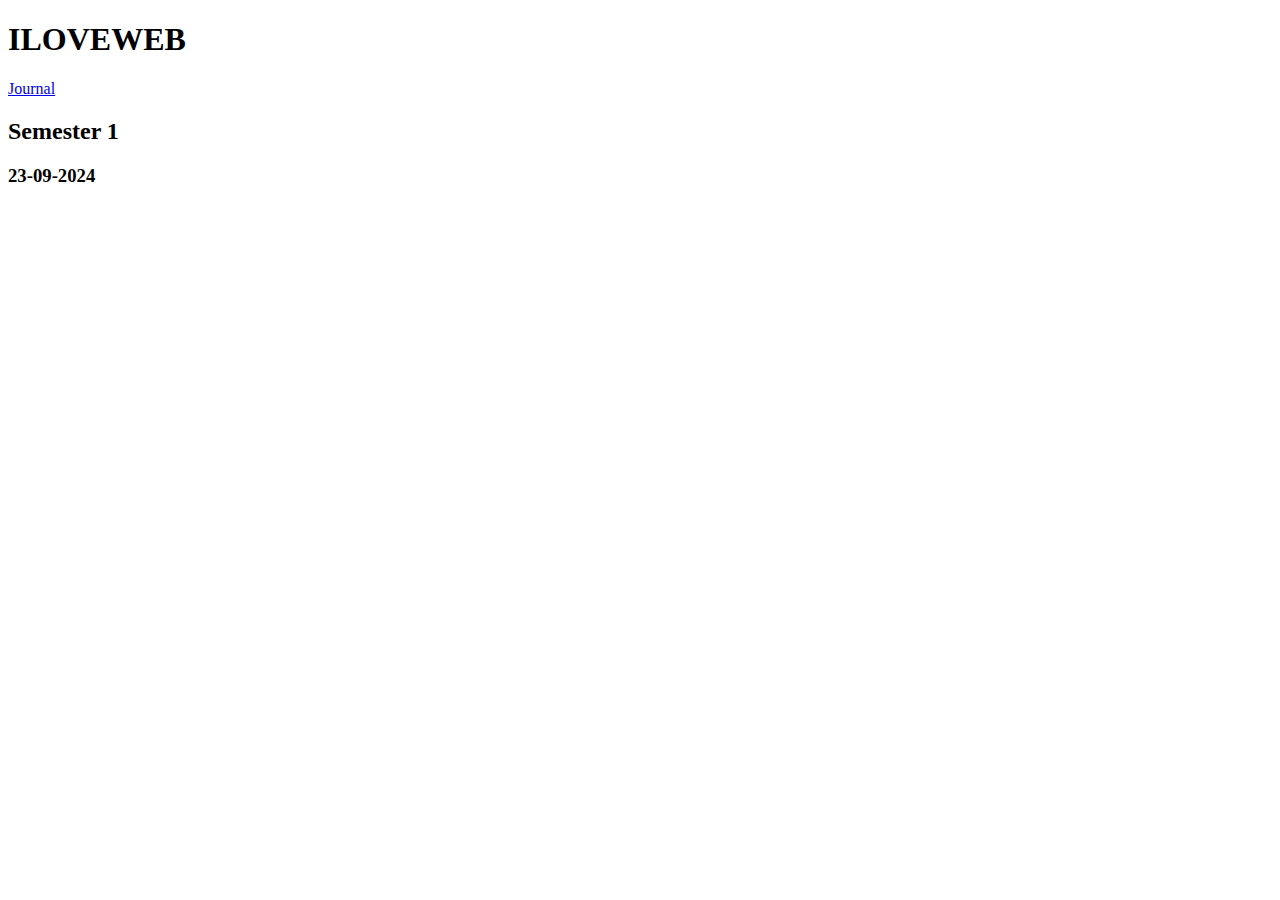
==== index.html @ c080860c "." ====
<!DOCTYPE html>
<html lang="nl">
<head>
    <meta charset="UTF-8">
    <meta name="viewport" content="width=device-width, initial-scale=1.0">
    <title>ILOVEWEB</title>
    <link rel="stylesheet" href="main.css">
    <link rel="icon" type="image/png" href="IMG/love.png">
</head>
<body>
    <header>
        <h1>ILOVEWEB</h1>
        <a href="index.html">Journal</a>

    </header>
    <main>
        <div>
            <h2>Semester 1</h2>
            <h3>23-09-2024</h3>
             <p>




           </p>

        </div>
    </main>
    <footer></footer>
</body>
</html>
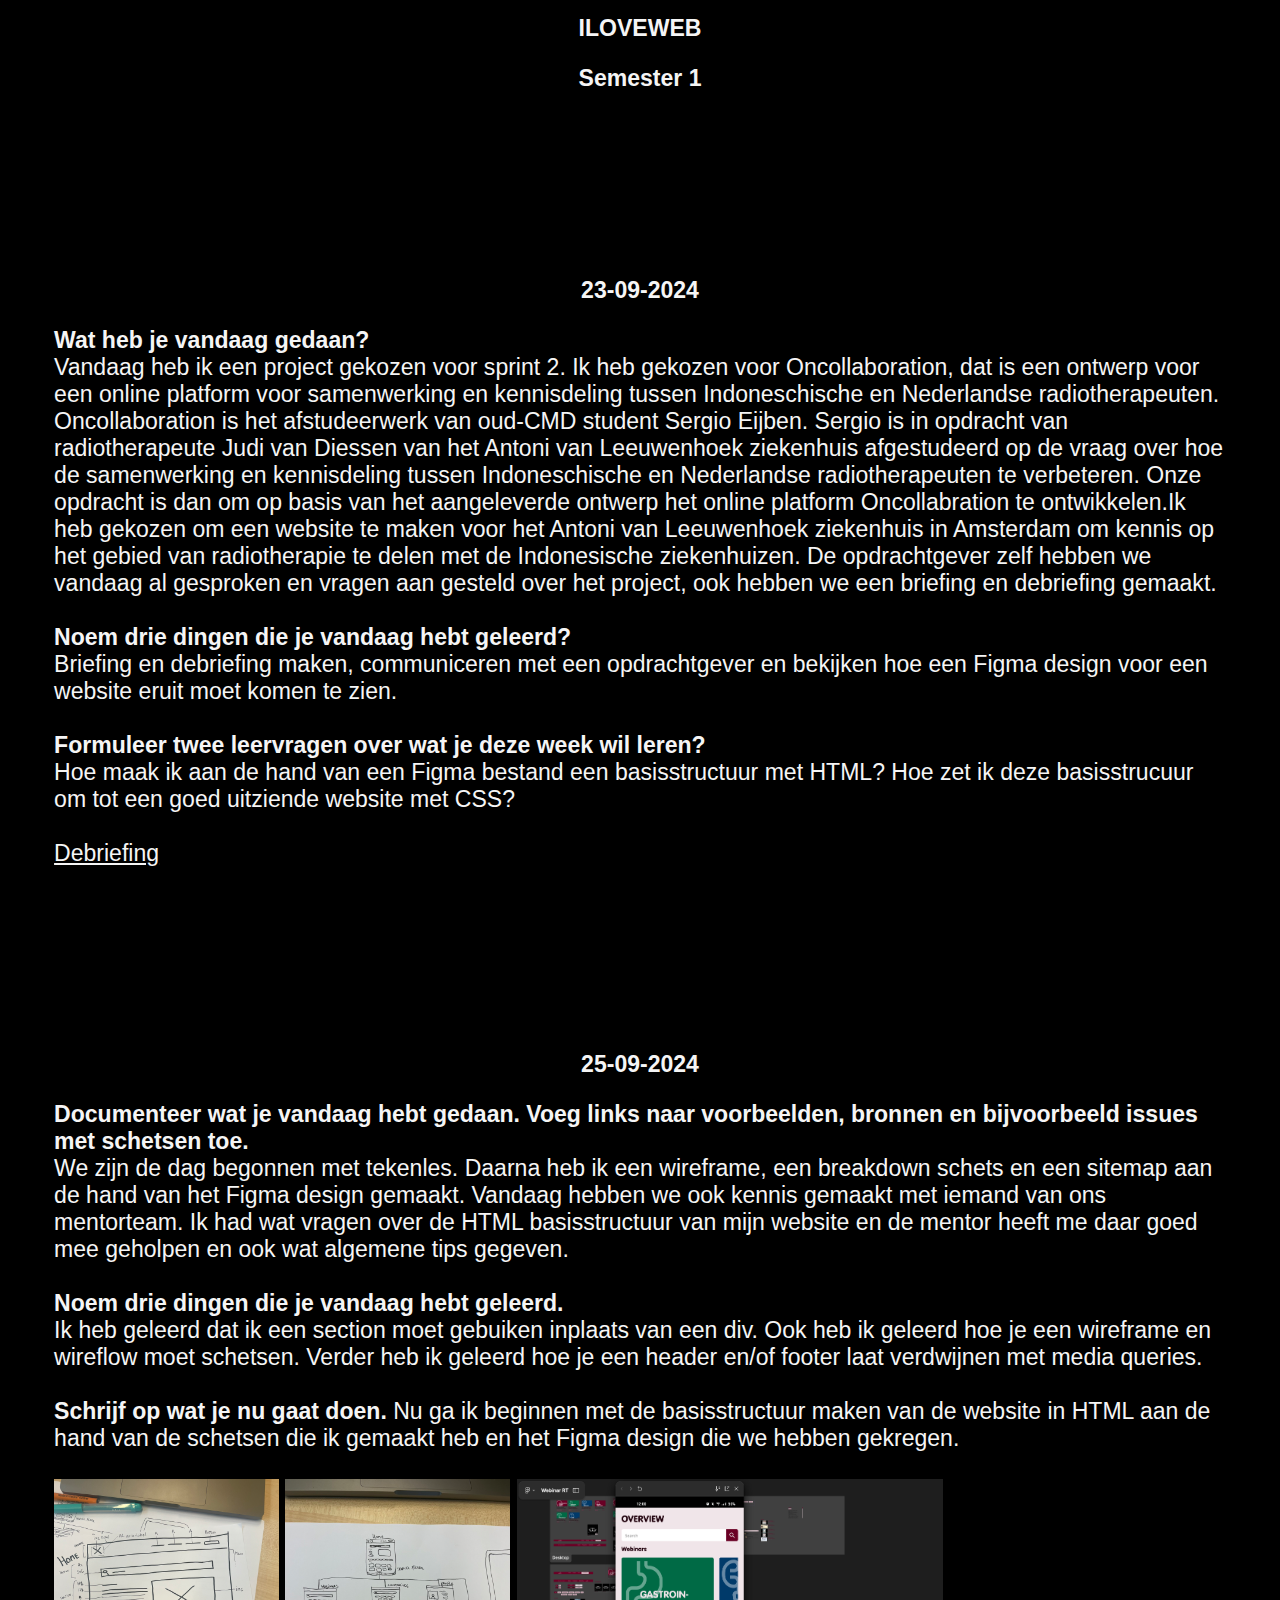
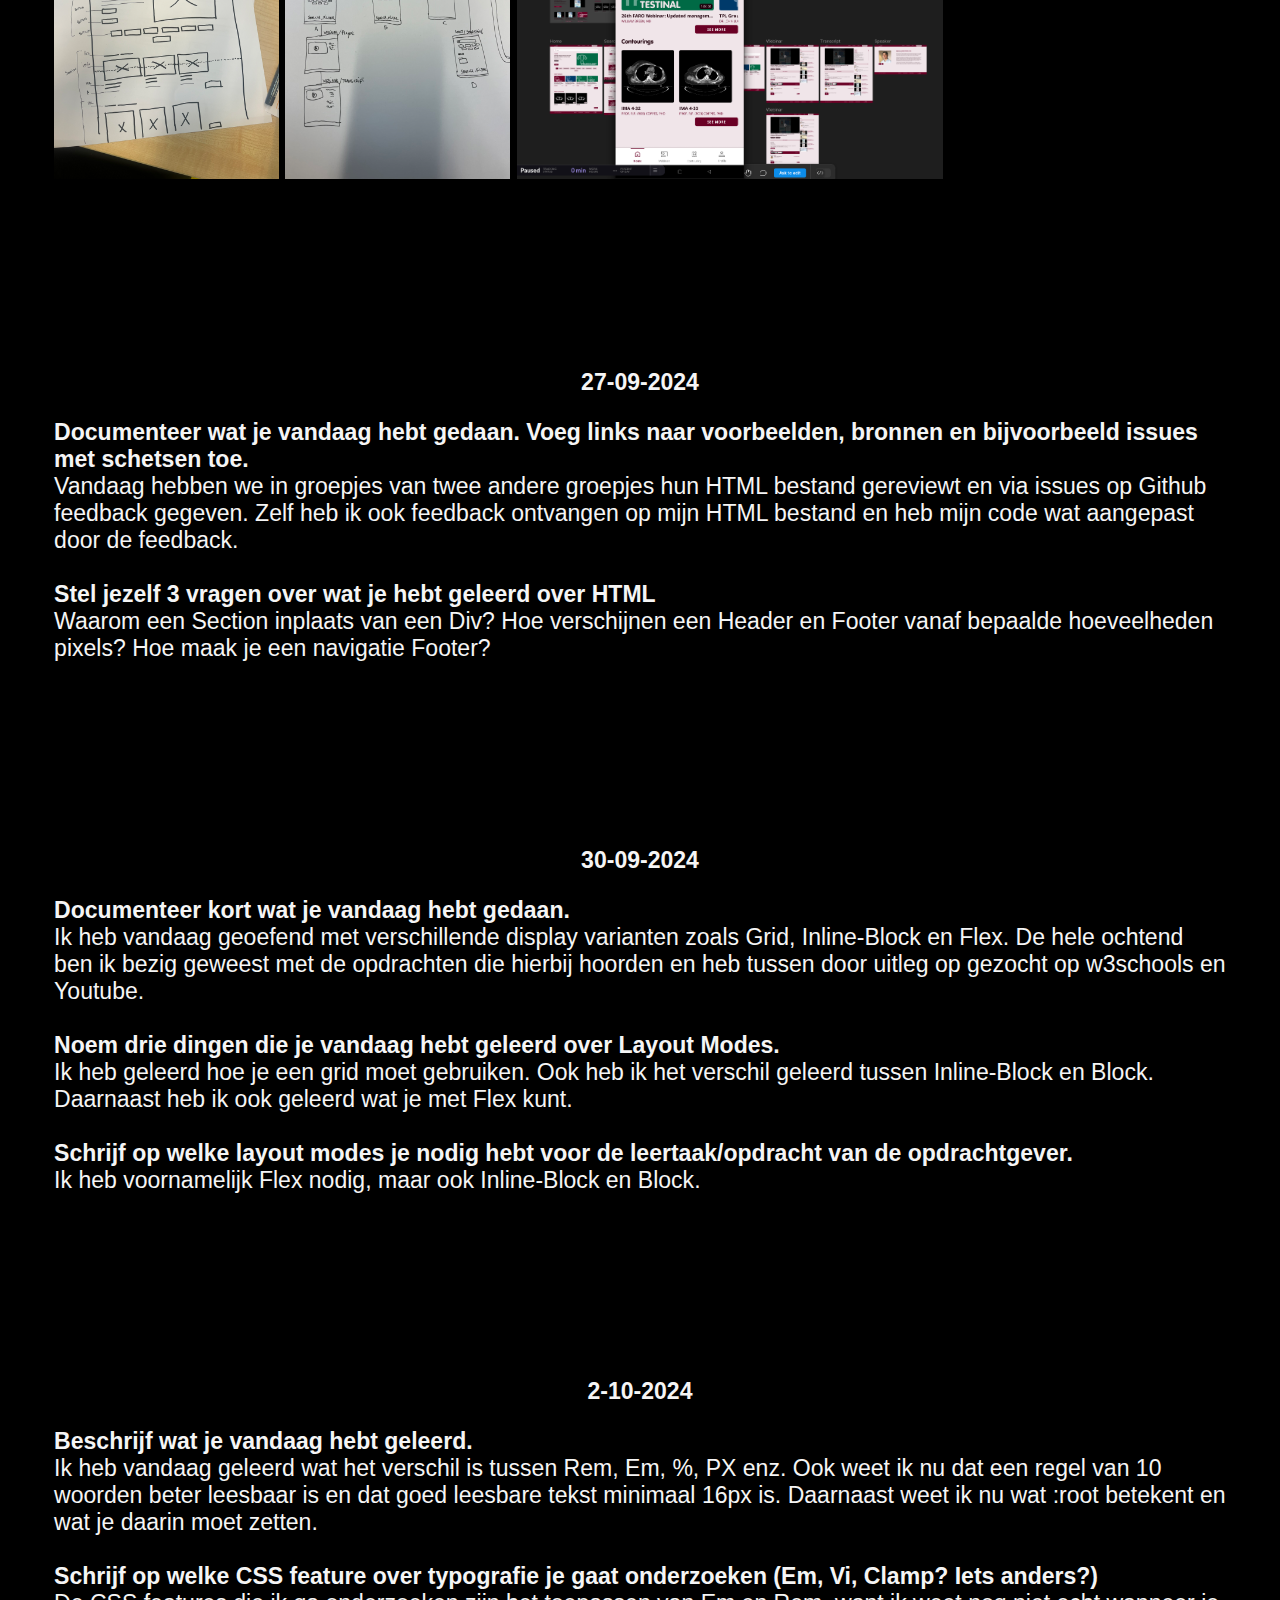
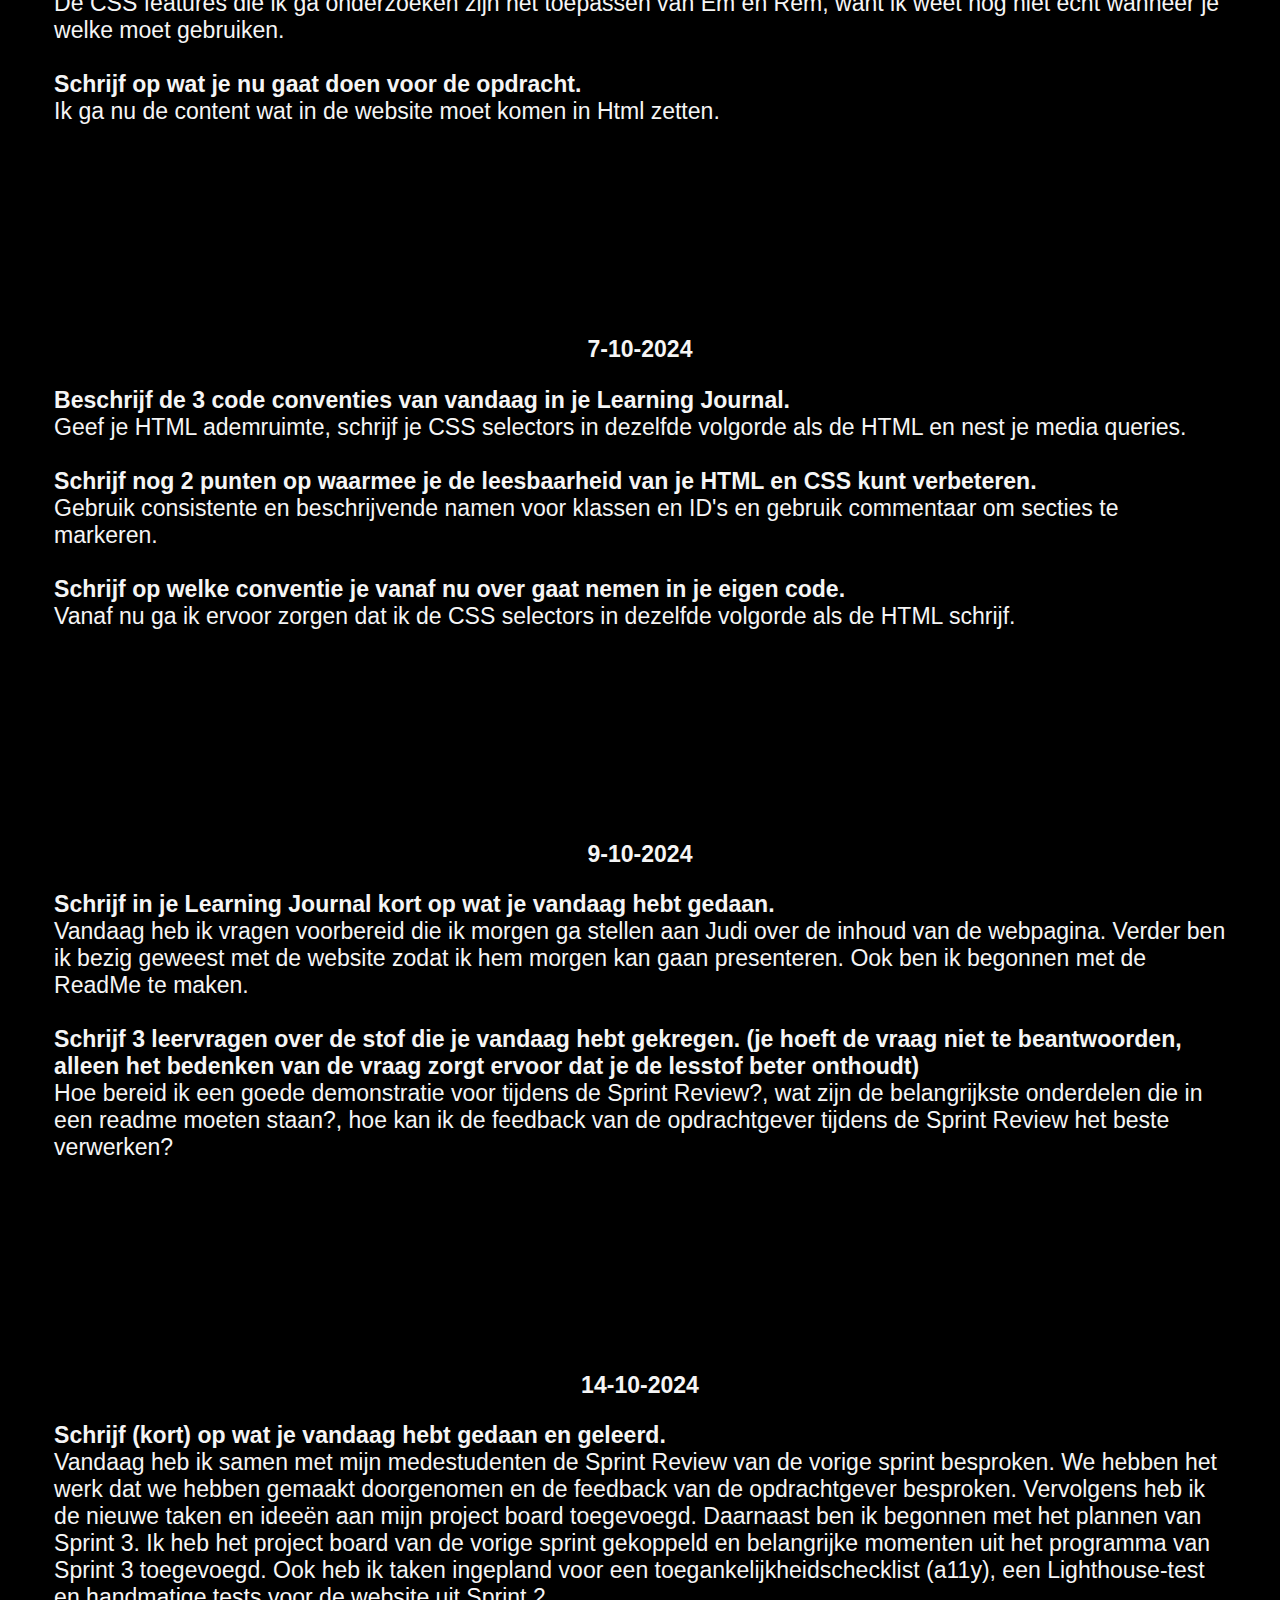
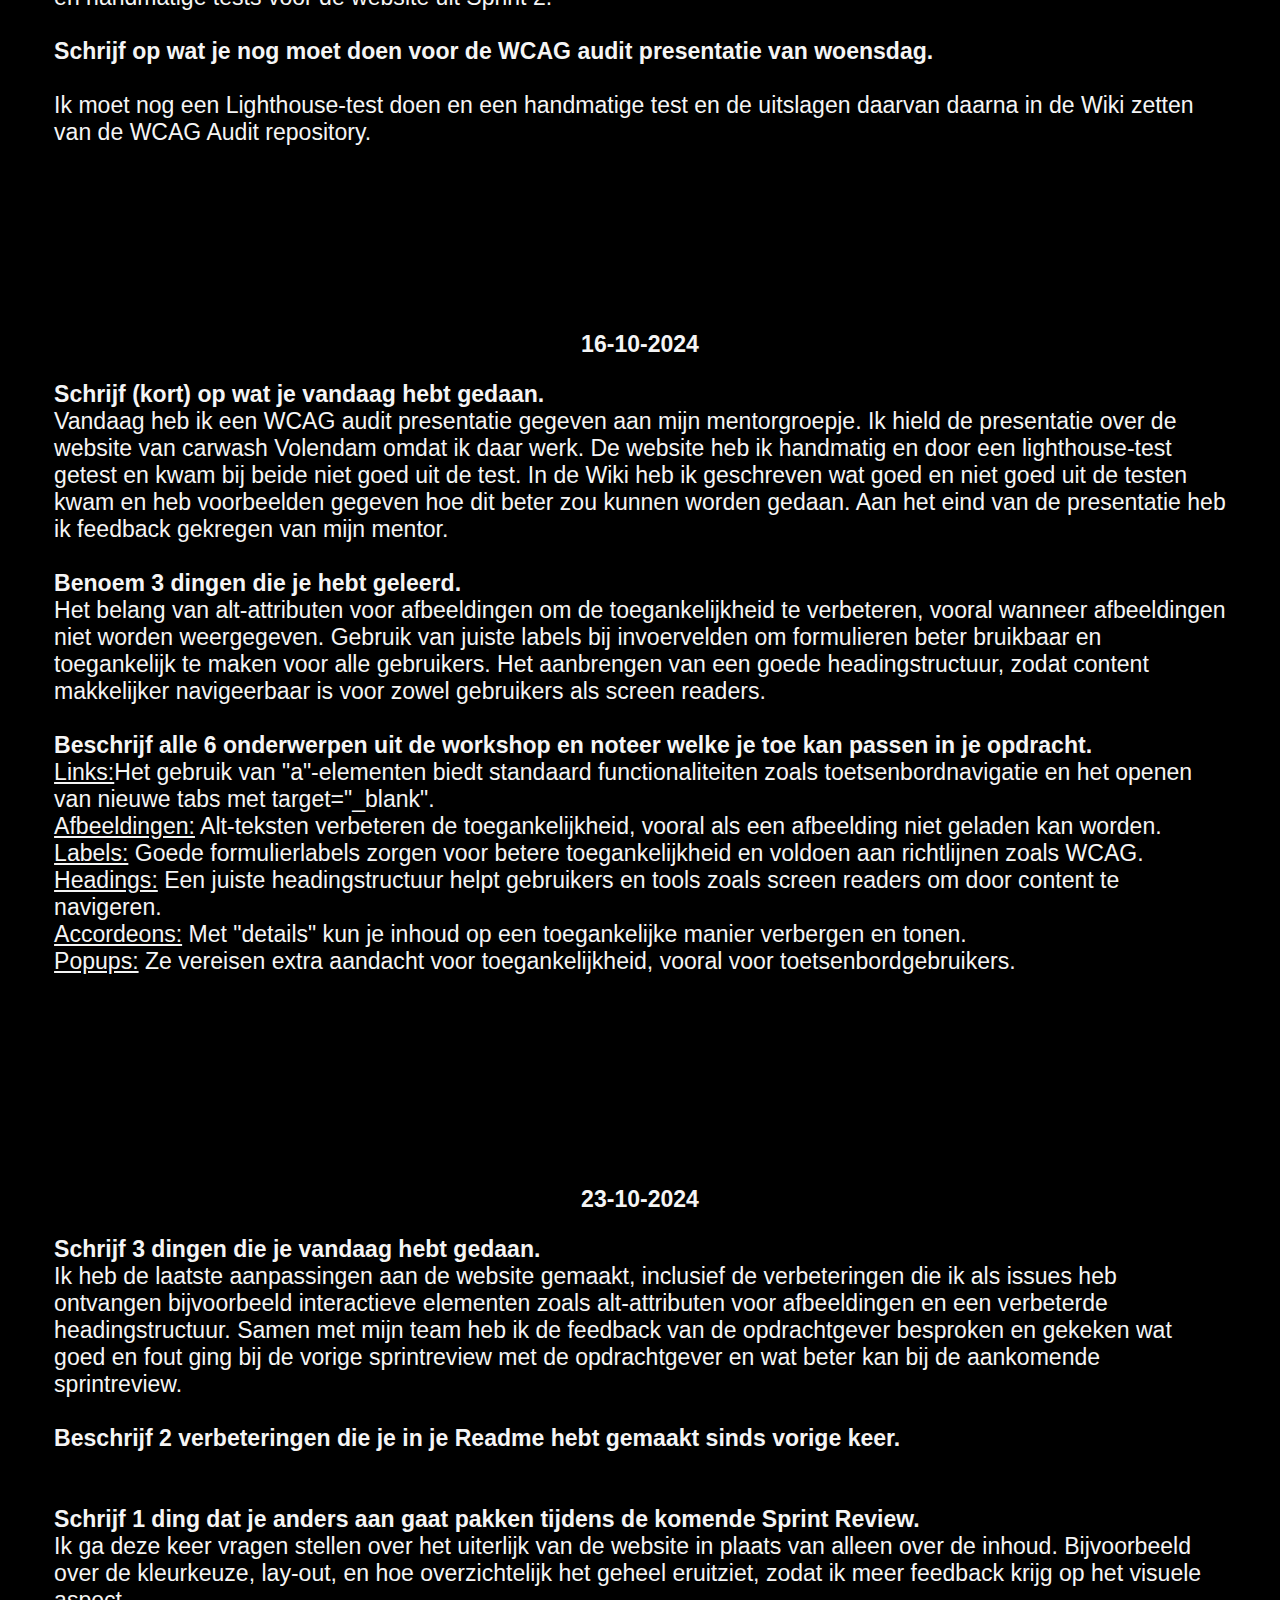
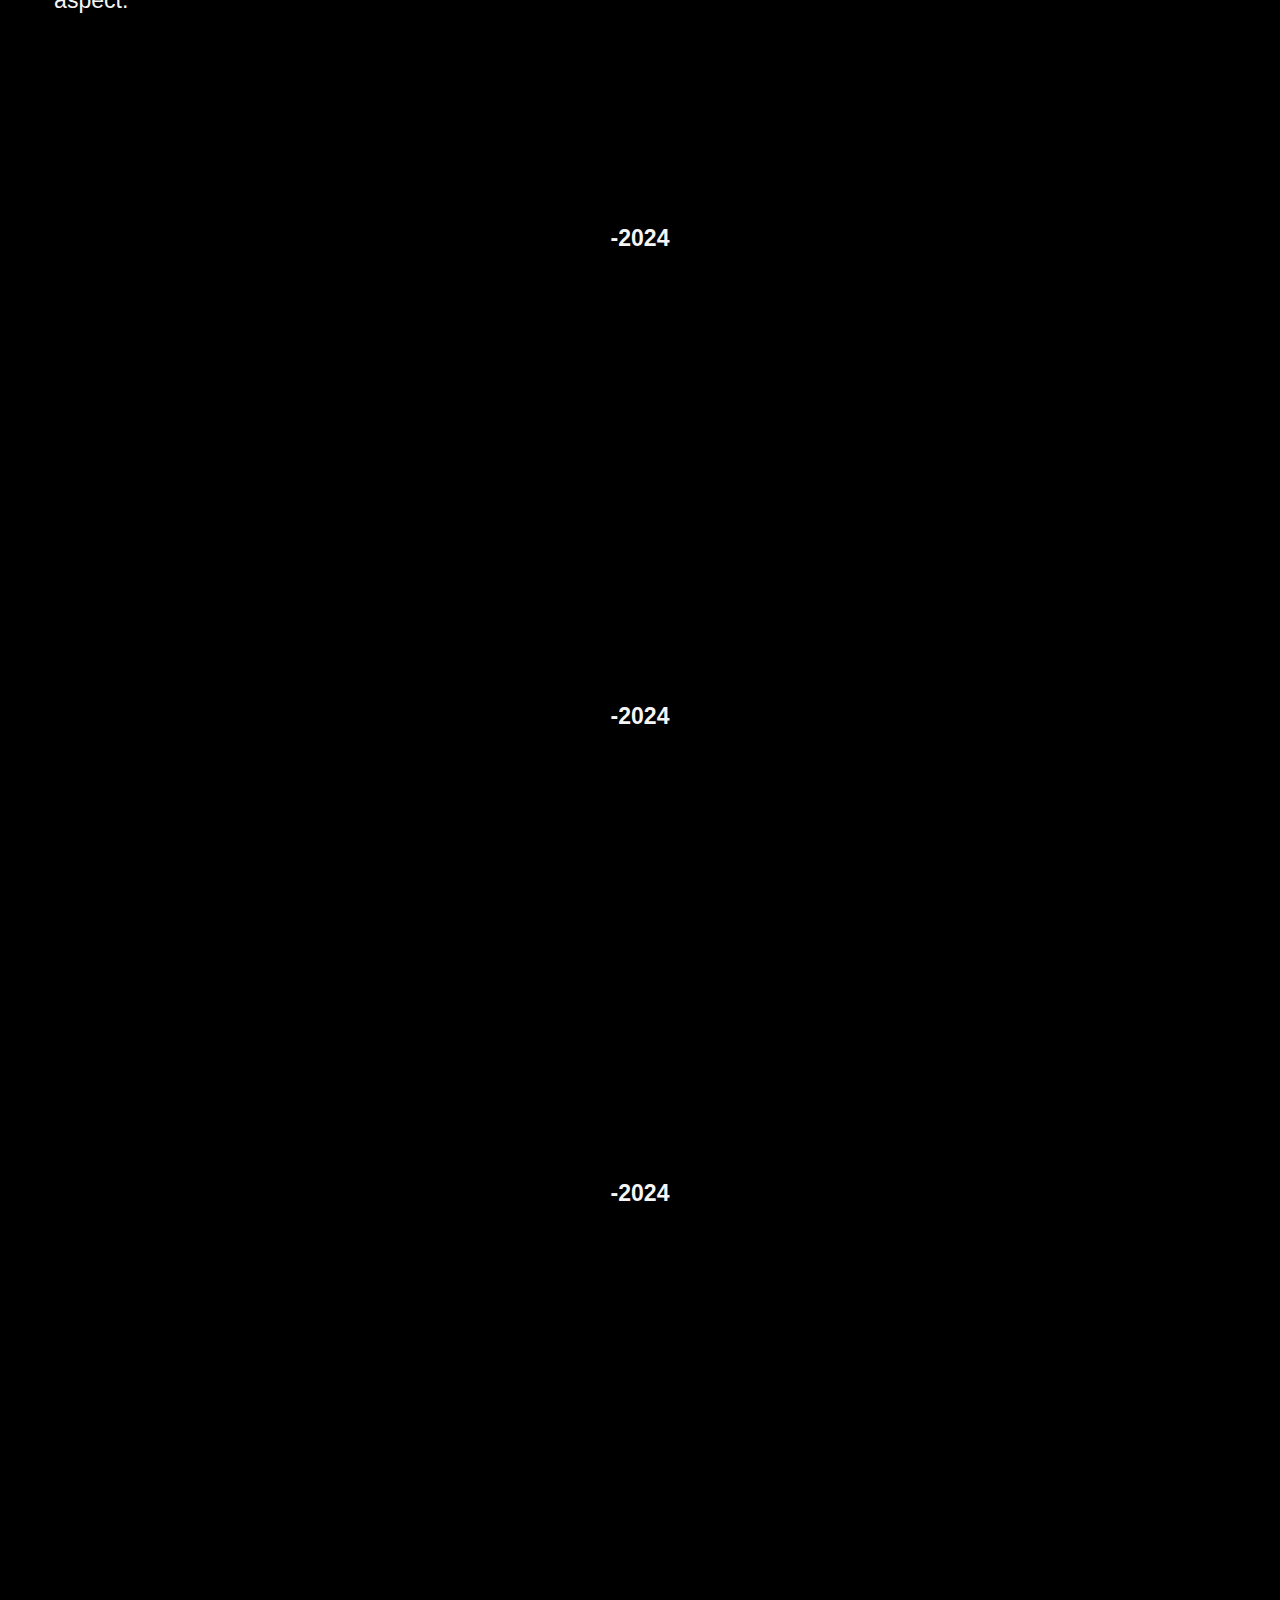
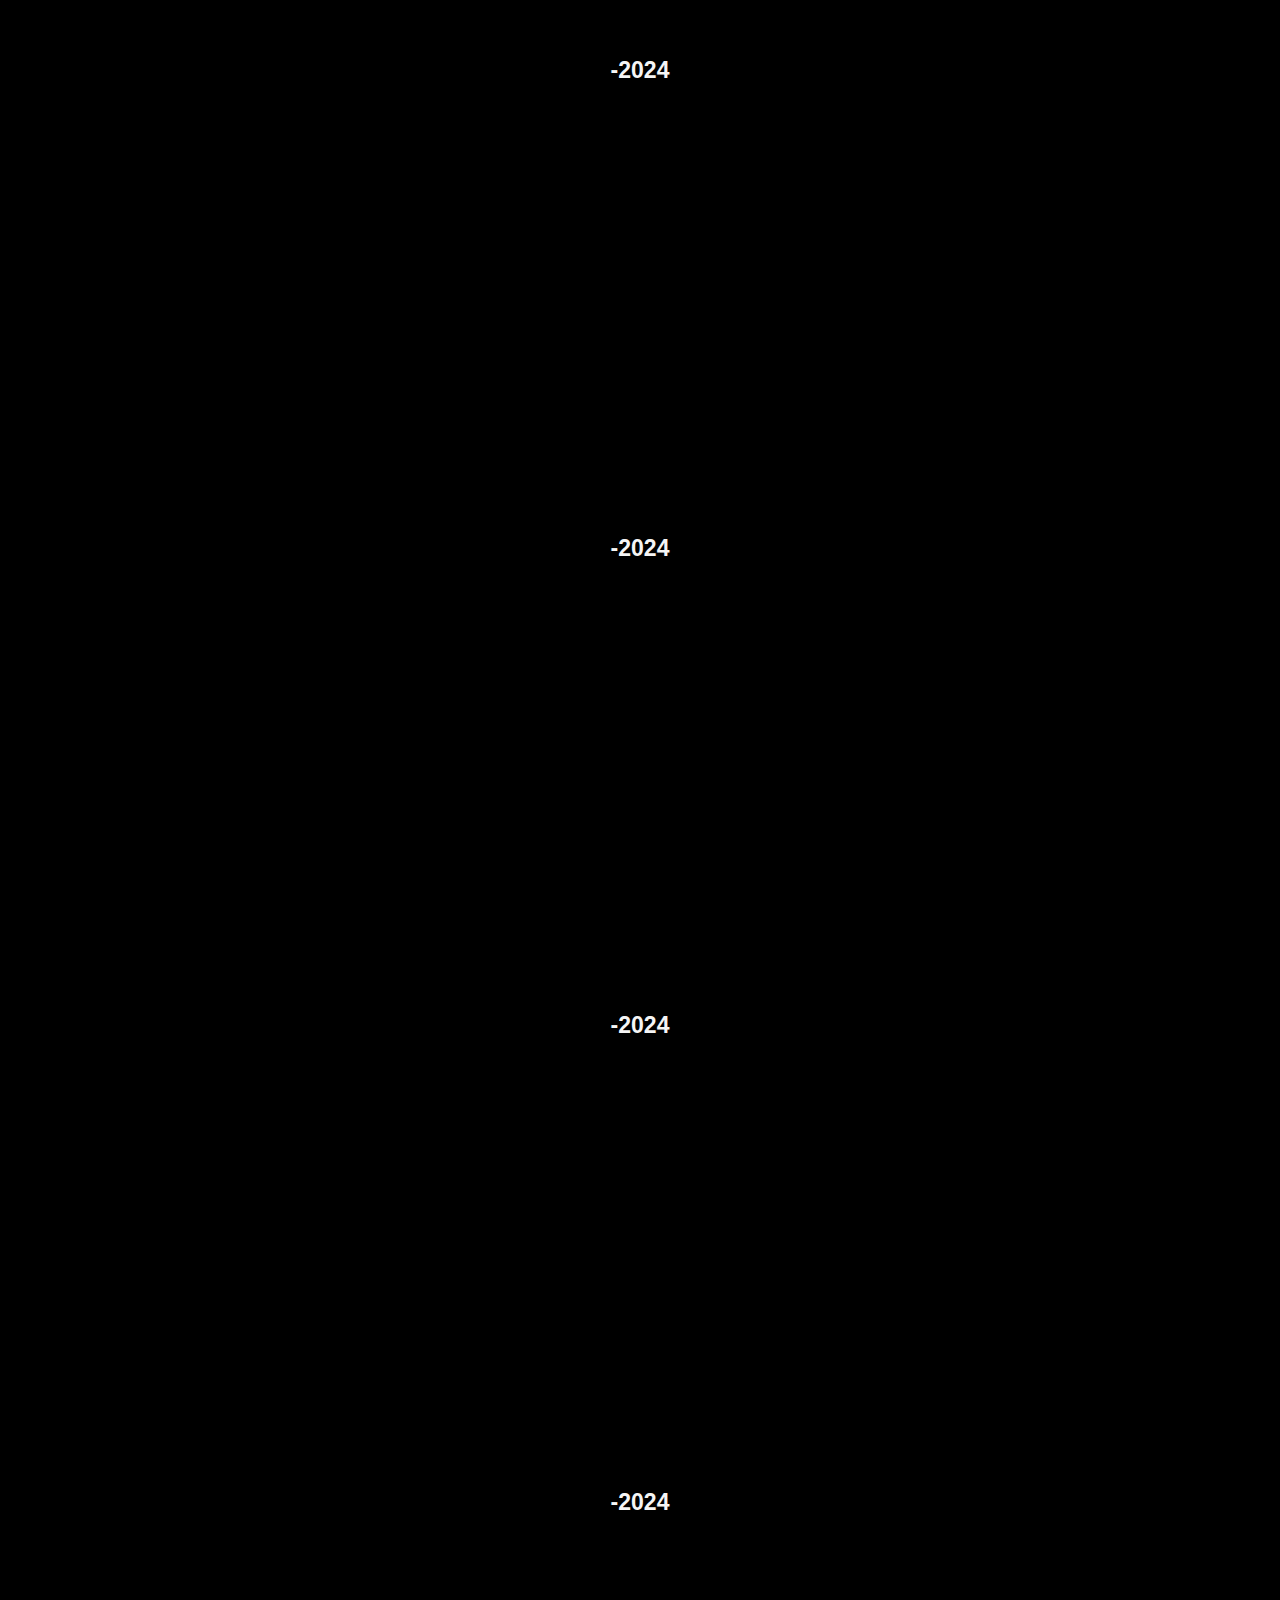
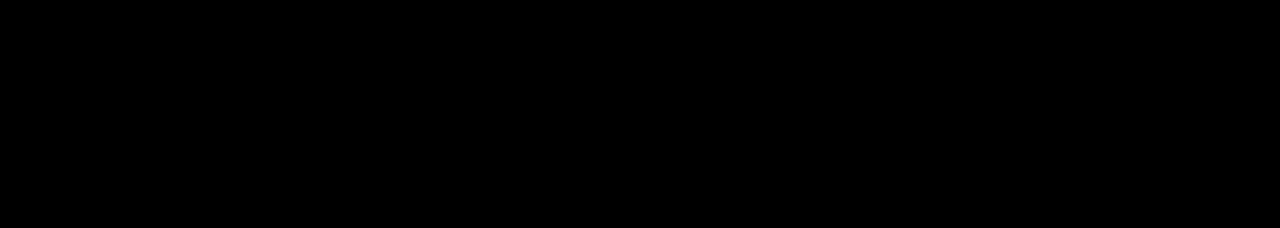
==== commit 05d7fde5: "new" ====
--- a/index.html
+++ b/index.html
@@ -1,31 +1,231 @@
 <!DOCTYPE html>
 <html lang="nl">
-<head>
-    <meta charset="UTF-8">
-    <meta name="viewport" content="width=device-width, initial-scale=1.0">
+  <head>
+    <meta charset="UTF-8" />
+    <meta name="viewport" content="width=device-width, initial-scale=1.0" />
     <title>ILOVEWEB</title>
-    <link rel="stylesheet" href="main.css">
-    <link rel="icon" type="image/png" href="IMG/love.png">
-</head>
-<body>
+    <link rel="stylesheet" href="main.css" />
+    <link rel="icon" type="image/png" href="IMG/love.png" />
+  </head>
+  <body>
     <header>
-        <h1>ILOVEWEB</h1>
-        <a href="index.html">Journal</a>
-
+      <h1>ILOVEWEB</h1>
     </header>
     <main>
-        <div>
-            <h2>Semester 1</h2>
+        <h3>Semester 1</h3>
+        <section>
             <h3>23-09-2024</h3>
-             <p>
-
-
-
-
-           </p>
-
-        </div>
+            <p>
+                <strong>Wat heb je vandaag gedaan?</strong><br>
+                Vandaag heb ik een project gekozen voor sprint 2. Ik heb gekozen voor Oncollaboration, dat is een ontwerp voor een online platform voor samenwerking en kennisdeling tussen Indoneschische en Nederlandse radiotherapeuten.
+                Oncollaboration is het afstudeerwerk van oud-CMD student Sergio Eijben. Sergio is in opdracht van radiotherapeute Judi van Diessen van het Antoni van Leeuwenhoek ziekenhuis afgestudeerd op de vraag over hoe de samenwerking en kennisdeling tussen Indoneschische en Nederlandse radiotherapeuten te verbeteren.
+                Onze opdracht is dan om op basis van het aangeleverde ontwerp het online platform Oncollabration te ontwikkelen.Ik heb gekozen om een website te maken voor het Antoni van Leeuwenhoek ziekenhuis in Amsterdam om 
+                kennis op het gebied van radiotherapie te delen met de Indonesische ziekenhuizen. De opdrachtgever zelf hebben we vandaag al gesproken en vragen aan 
+                gesteld over het project, ook hebben we een briefing en debriefing gemaakt.<br><br>
+                <strong>Noem drie dingen die je vandaag hebt geleerd?</strong><br>
+                Briefing en debriefing maken, communiceren met een opdrachtgever en bekijken hoe een Figma design voor een website eruit moet komen te zien.<br><br>
+                <strong>Formuleer twee leervragen over wat je deze week wil leren?</strong><br>
+                Hoe maak ik aan de hand van een Figma bestand een basisstructuur met HTML? Hoe zet ik deze basisstrucuur om tot een goed uitziende website met CSS?
+                <br><br>
+                <a target="_blank" href="https://docs.google.com/document/d/1ACY9knh9hwvri28aSm_6hH-IFGJk-0feYtlqatIG9hA/edit?usp=sharing">Debriefing</a>
+            </p>
+        </section>
+
+        <section>
+            <h3>25-09-2024</h3>
+            <p>
+                <strong>Documenteer wat je vandaag hebt gedaan. Voeg links naar voorbeelden, bronnen en bijvoorbeeld issues met schetsen toe.</strong><br>
+                We zijn de dag begonnen met tekenles. Daarna heb ik een wireframe, een breakdown schets en een sitemap aan de hand van het Figma design gemaakt. Vandaag hebben we ook kennis gemaakt met iemand van ons mentorteam. Ik had wat vragen over de HTML basisstructuur van mijn website en de mentor heeft me daar goed mee geholpen en ook wat algemene tips gegeven. <br><br>
+                <strong>Noem drie dingen die je vandaag hebt geleerd.</strong><br>
+                Ik heb geleerd dat ik een section moet gebuiken inplaats van een div. Ook heb ik geleerd hoe je een wireframe en wireflow moet schetsen. Verder heb ik geleerd hoe je een header en/of footer laat verdwijnen met media queries.<br><br>
+                <strong>Schrijf op wat je nu gaat doen.</strong>
+                Nu ga ik beginnen met de basisstructuur maken van de website in HTML aan de hand van de schetsen die ik gemaakt heb en het Figma design die we hebben gekregen.<br><br>
+                <img src="IMG/8BF82AA7-22FC-4ABD-91D0-50773434F691_1_102_o.jpeg" height="300"  alt="breakdown">
+                <img src="IMG/98D0C538-886B-403C-AA74-E64AE81DE3F2_1_105_c.jpeg" height="300" alt="sitemap">
+                <img src="IMG/Figma-oncolab.png" height="300" alt="figma">
+            </p>
+
+
+        </section>
+
+        <section>
+            <h3>27-09-2024</h3>
+            <p>
+                <strong>Documenteer wat je vandaag hebt gedaan. Voeg links naar voorbeelden, bronnen en bijvoorbeeld issues met schetsen toe.</strong><br>
+                Vandaag hebben we in groepjes van twee andere groepjes hun HTML bestand gereviewt en via issues op Github feedback gegeven. Zelf heb ik ook feedback ontvangen op mijn HTML bestand en heb mijn code wat aangepast door de feedback.<br><br>
+                <strong>Stel jezelf 3 vragen over wat je hebt geleerd over HTML</strong><br>
+                Waarom een Section inplaats van een Div? Hoe verschijnen een Header en Footer vanaf bepaalde hoeveelheden pixels? Hoe maak je een navigatie Footer?
+            </p>
+        </section>
+
+        <section>
+            <h3>30-09-2024</h3>
+            <p>
+                <strong>Documenteer kort wat je vandaag hebt gedaan.</strong><br>
+                Ik heb vandaag geoefend met verschillende display varianten zoals Grid, Inline-Block en Flex. De hele ochtend ben ik bezig geweest met de opdrachten die hierbij hoorden en heb tussen door uitleg op gezocht op w3schools en Youtube.<br><br>
+                <strong>Noem drie dingen die je vandaag hebt geleerd over Layout Modes.</strong><br>
+                Ik heb geleerd hoe je een grid moet gebruiken. Ook heb ik het verschil geleerd tussen Inline-Block en Block. Daarnaast heb ik ook geleerd wat je met Flex kunt.<br><br>
+                <strong>Schrijf op welke layout modes je nodig hebt voor de leertaak/opdracht van de opdrachtgever.</strong><br>
+                Ik heb voornamelijk Flex nodig, maar ook Inline-Block en Block.
+            </p>
+        </section>
+
+        <section>
+            <h3>2-10-2024</h3>
+            <p>
+                <strong>Beschrijf wat je vandaag hebt geleerd.</strong><br>
+                Ik heb vandaag geleerd wat het verschil is tussen Rem, Em, %, PX enz. Ook weet ik nu dat een regel van 10 woorden beter leesbaar is en dat goed leesbare tekst minimaal 16px is. Daarnaast weet ik nu wat :root betekent en wat je daarin moet zetten.<br><br>
+                <strong>Schrijf op welke CSS feature over typografie je gaat onderzoeken (Em, Vi, Clamp? Iets anders?)</strong><br>
+                De CSS features die ik ga onderzoeken zijn het toepassen van Em en Rem, want ik weet nog niet echt wanneer je welke moet gebruiken.<br><br>
+                <strong>Schrijf op wat je nu gaat doen voor de opdracht.</strong><br>
+                Ik ga nu de content wat in de website moet komen in Html zetten.<br><br>
+            </p>
+        </section>
+
+        <section>
+            <h3>7-10-2024</h3>
+            <p>
+                <strong>Beschrijf de 3 code conventies van vandaag in je Learning Journal.</strong><br>
+                Geef je HTML ademruimte, schrijf je CSS selectors in dezelfde volgorde als de HTML en nest je media queries.<br><br>
+                <strong>Schrijf nog 2 punten op waarmee je de leesbaarheid van je HTML en CSS kunt verbeteren.</strong><br>
+                Gebruik consistente en beschrijvende namen voor klassen en ID's en gebruik commentaar om secties te markeren.<br><br>
+                <strong>Schrijf op welke conventie je vanaf nu over gaat nemen in je eigen code.</strong><br>
+                Vanaf nu ga ik ervoor zorgen dat ik de CSS selectors in dezelfde volgorde als de HTML schrijf.<br><br>
+            </p>
+        </section>
+        <section>
+            <h3>9-10-2024</h3>
+            <p>
+                <strong>Schrijf in je Learning Journal kort op wat je vandaag hebt gedaan.</strong><br>
+                Vandaag heb ik vragen voorbereid die ik morgen ga stellen aan Judi over de inhoud van de webpagina. Verder ben ik bezig geweest met de website zodat ik hem morgen kan gaan presenteren. Ook ben ik begonnen met de ReadMe te maken.<br><br>
+                <strong>Schrijf 3 leervragen over de stof die je vandaag hebt gekregen. (je hoeft de vraag niet te beantwoorden, alleen het bedenken van de vraag zorgt ervoor dat je de lesstof beter onthoudt)</strong><br>
+                Hoe bereid ik een goede demonstratie voor tijdens de Sprint Review?, wat zijn de belangrijkste onderdelen die in een readme moeten staan?, hoe kan ik de feedback van de opdrachtgever tijdens de Sprint Review het beste verwerken?<br><br>
+        </section>
+        <section>
+            <h3>14-10-2024</h3>
+            <p>
+                <strong>Schrijf (kort) op wat je vandaag hebt gedaan en geleerd.</strong><br>
+                Vandaag heb ik samen met mijn medestudenten de Sprint Review van de vorige sprint besproken. We hebben het werk dat we hebben gemaakt doorgenomen en de feedback van de opdrachtgever besproken. Vervolgens heb ik de nieuwe taken en ideeën aan mijn project board toegevoegd. Daarnaast ben ik begonnen met het plannen van Sprint 3. Ik heb het project board van de vorige sprint gekoppeld en belangrijke momenten uit het programma van Sprint 3 toegevoegd. Ook heb ik taken ingepland voor een toegankelijkheidschecklist (a11y), een Lighthouse-test en handmatige tests voor de website uit Sprint 2. <br><br>
+                <strong>Schrijf op wat je nog moet doen voor de WCAG audit presentatie van woensdag.</strong><br>
+                <br>Ik moet nog een Lighthouse-test doen en een handmatige test en de uitslagen daarvan daarna in de Wiki zetten van de WCAG Audit repository.<br>
+            </p>
+        </section>
+        <section>
+            <h3>16-10-2024</h3>
+            <p>
+                <strong>Schrijf (kort) op wat je vandaag hebt gedaan.</strong><br>
+                Vandaag heb ik een WCAG audit presentatie gegeven aan mijn mentorgroepje. Ik hield de presentatie over de website van carwash Volendam omdat ik daar werk. De website heb ik handmatig en door een lighthouse-test getest en kwam bij beide niet goed uit de test. In de Wiki heb ik geschreven wat goed en niet goed uit de testen kwam en heb voorbeelden gegeven hoe dit beter zou kunnen worden gedaan. Aan het eind van de presentatie heb ik feedback gekregen van mijn mentor.<br><br>
+                <strong>Benoem 3 dingen die je hebt geleerd.</strong><br>
+                Het belang van alt-attributen voor afbeeldingen om de toegankelijkheid te verbeteren, vooral wanneer afbeeldingen niet worden weergegeven.
+                Gebruik van juiste labels bij invoervelden om formulieren beter bruikbaar en toegankelijk te maken voor alle gebruikers.
+                Het aanbrengen van een goede headingstructuur, zodat content makkelijker navigeerbaar is voor zowel gebruikers als screen readers.<br><br>
+                <strong>Beschrijf alle 6 onderwerpen uit de workshop en noteer welke je toe kan passen in je opdracht.</strong><br>
+                    <u>Links:</u>Het gebruik van "a"-elementen biedt standaard functionaliteiten zoals toetsenbordnavigatie en het openen van nieuwe tabs met target="_blank".<br>
+                    <u>Afbeeldingen:</u> Alt-teksten verbeteren de toegankelijkheid, vooral als een afbeelding niet geladen kan worden.<br>
+                    <u>Labels:</u> Goede formulierlabels zorgen voor betere toegankelijkheid en voldoen aan richtlijnen zoals WCAG.<br>
+                    <u>Headings:</u> Een juiste headingstructuur helpt gebruikers en tools zoals screen readers om door content te navigeren.<br>
+                    <u>Accordeons:</u> Met "details" kun je inhoud op een toegankelijke manier verbergen en tonen.<br>
+                    <u>Popups:</u> Ze vereisen extra aandacht voor toegankelijkheid, vooral voor toetsenbordgebruikers.<br><br>
+            </p>
+        </section>
+        <section>
+            <h3>23-10-2024</h3>
+            <p>
+                <strong>Schrijf 3 dingen die je vandaag hebt gedaan.</strong><br>
+                Ik heb de laatste aanpassingen aan de website gemaakt, inclusief de verbeteringen die ik als issues heb ontvangen bijvoorbeeld interactieve elementen zoals alt-attributen voor afbeeldingen en een verbeterde headingstructuur. Samen met mijn team heb ik de feedback van de opdrachtgever besproken en gekeken wat goed en fout ging bij de vorige sprintreview met de opdrachtgever en wat beter kan bij de aankomende sprintreview.<br><br>
+                <strong>Beschrijf 2 verbeteringen die je in je Readme hebt gemaakt sinds vorige keer.</strong><br>
+                <br><br>
+                <strong>Schrijf 1 ding dat je anders aan gaat pakken tijdens de komende Sprint Review.</strong><br>
+                Ik ga deze keer vragen stellen over het uiterlijk van de website in plaats van alleen over de inhoud. Bijvoorbeeld over de kleurkeuze, lay-out, en hoe overzichtelijk het geheel eruitziet, zodat ik meer feedback krijg op het visuele aspect.<br><br>
+            </p>
+        </section>
+        <section>
+            <h3>-2024</h3>
+            <p>
+                <strong></strong><br>
+                <br><br>
+                <strong></strong><br>
+                <br><br>
+                <strong></strong><br>
+                <br><br>
+            </p>
+        </section>
+        <section>
+            <h3>-2024</h3>
+            <p>
+                <strong></strong><br>
+                <br><br>
+                <strong></strong><br>
+                <br><br>
+                <strong></strong><br>
+                <br><br>
+            </p>
+        </section>
+        <section>
+            <h3>-2024</h3>
+            <p>
+                <strong></strong><br>
+                <br><br>
+                <strong></strong><br>
+                <br><br>
+                <strong></strong><br>
+                <br><br>
+            </p>
+        </section>
+        <section>
+            <h3>-2024</h3>
+            <p>
+                <strong></strong><br>
+                <br><br>
+                <strong></strong><br>
+                <br><br>
+                <strong></strong><br>
+                <br><br>
+            </p>
+        </section>
+        <section>
+            <h3>-2024</h3>
+            <p>
+                <strong></strong><br>
+                <br><br>
+                <strong></strong><br>
+                <br><br>
+                <strong></strong><br>
+                <br><br>
+            </p>
+        </section>
+        <section>
+            <h3>-2024</h3>
+            <p>
+                <strong></strong><br>
+                <br><br>
+                <strong></strong><br>
+                <br><br>
+                <strong></strong><br>
+                <br><br>
+            </p>
+        </section>
+        <section>
+            <h3>-2024</h3>
+            <p>
+                <strong></strong><br>
+                <br><br>
+                <strong></strong><br>
+                <br><br>
+                <strong></strong><br>
+                <br><br>
+            </p>
+        </section>
+
+
+
+
+
+
+      </section>
     </main>
-    <footer></footer>
-</body>
-</html>+    <footer>
+
+    </footer>
+  </body>
+</html>
--- a/main.css
+++ b/main.css
@@ -0,0 +1,18 @@
+*{
+    font-size: 1.2rem;
+    font-family:Verdana, Geneva, Tahoma, sans-serif;
+    list-style: none;
+    color: whitesmoke;
+    background-color: black;
+}   
+
+section{
+    margin: 2em;
+    margin-top: 8em;
+}
+
+h1, h3{
+    display: flex;
+    flex-direction: row;
+    justify-content: center;
+}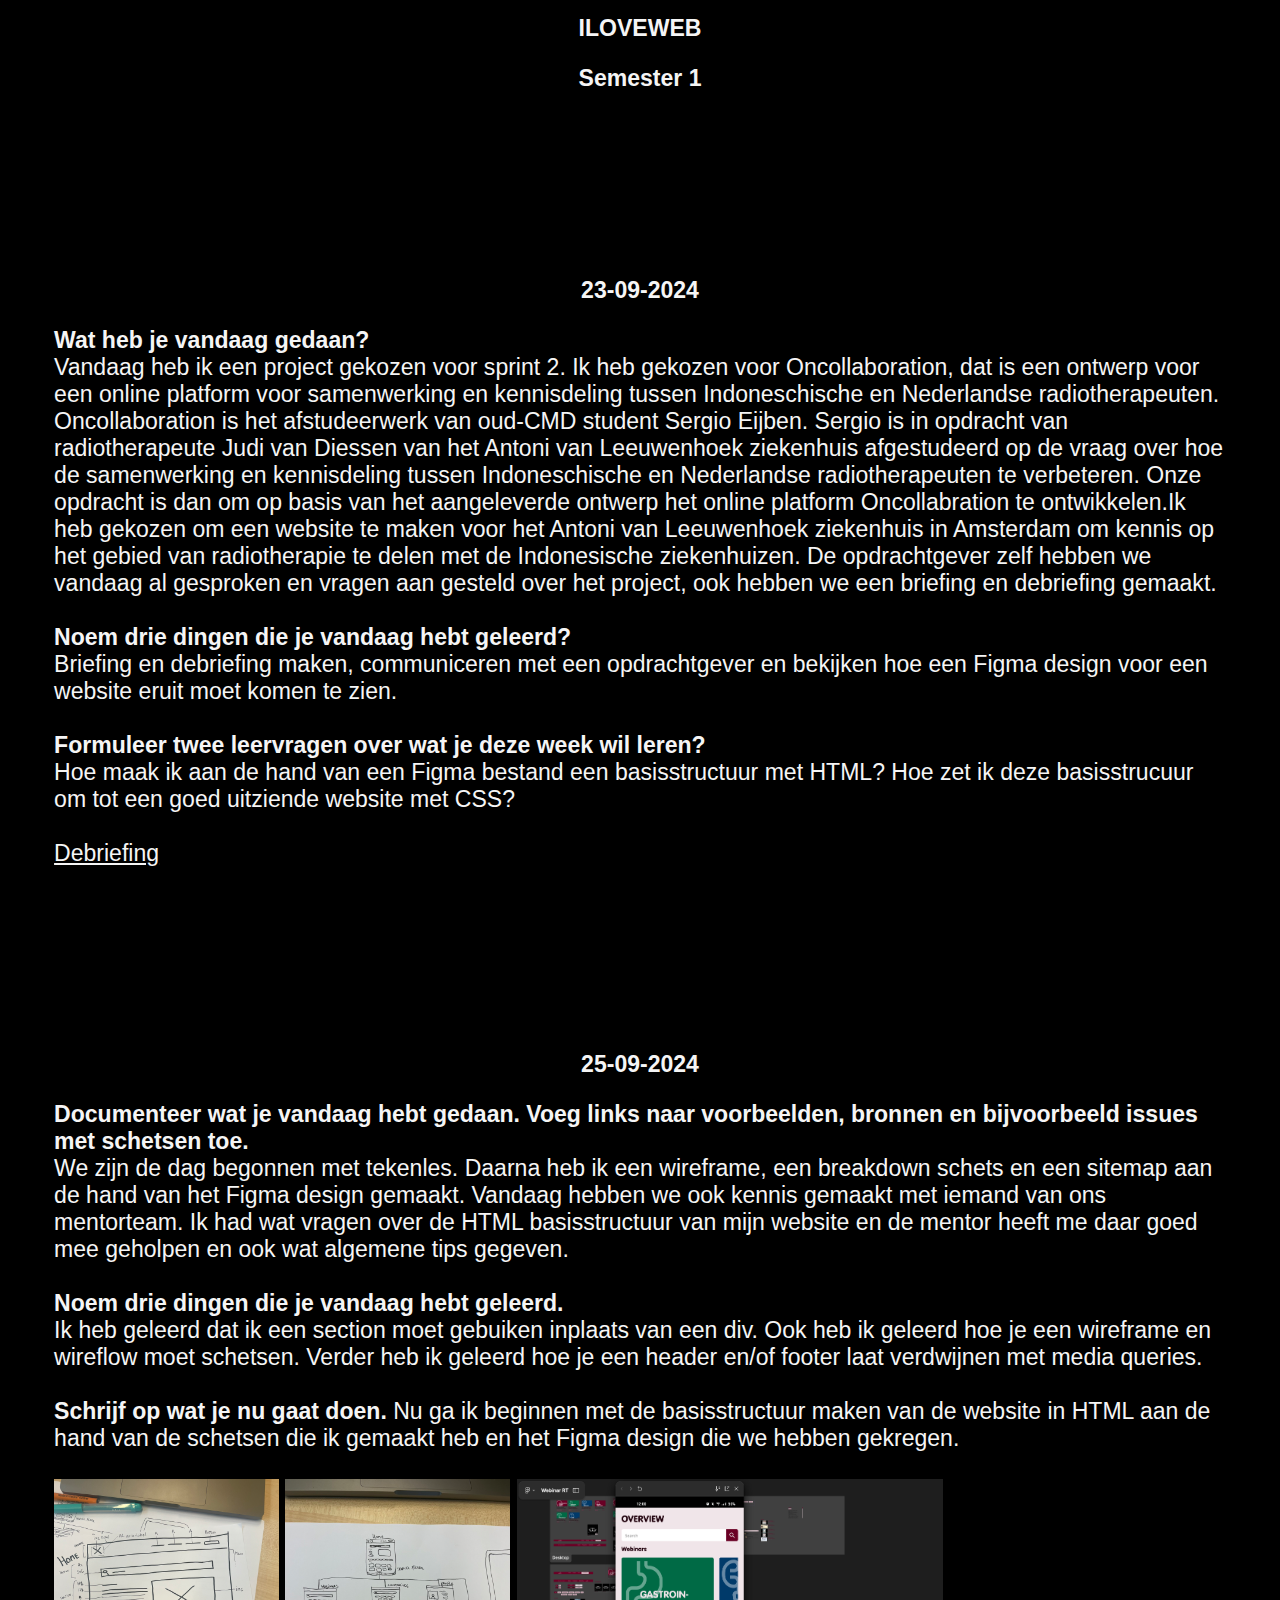
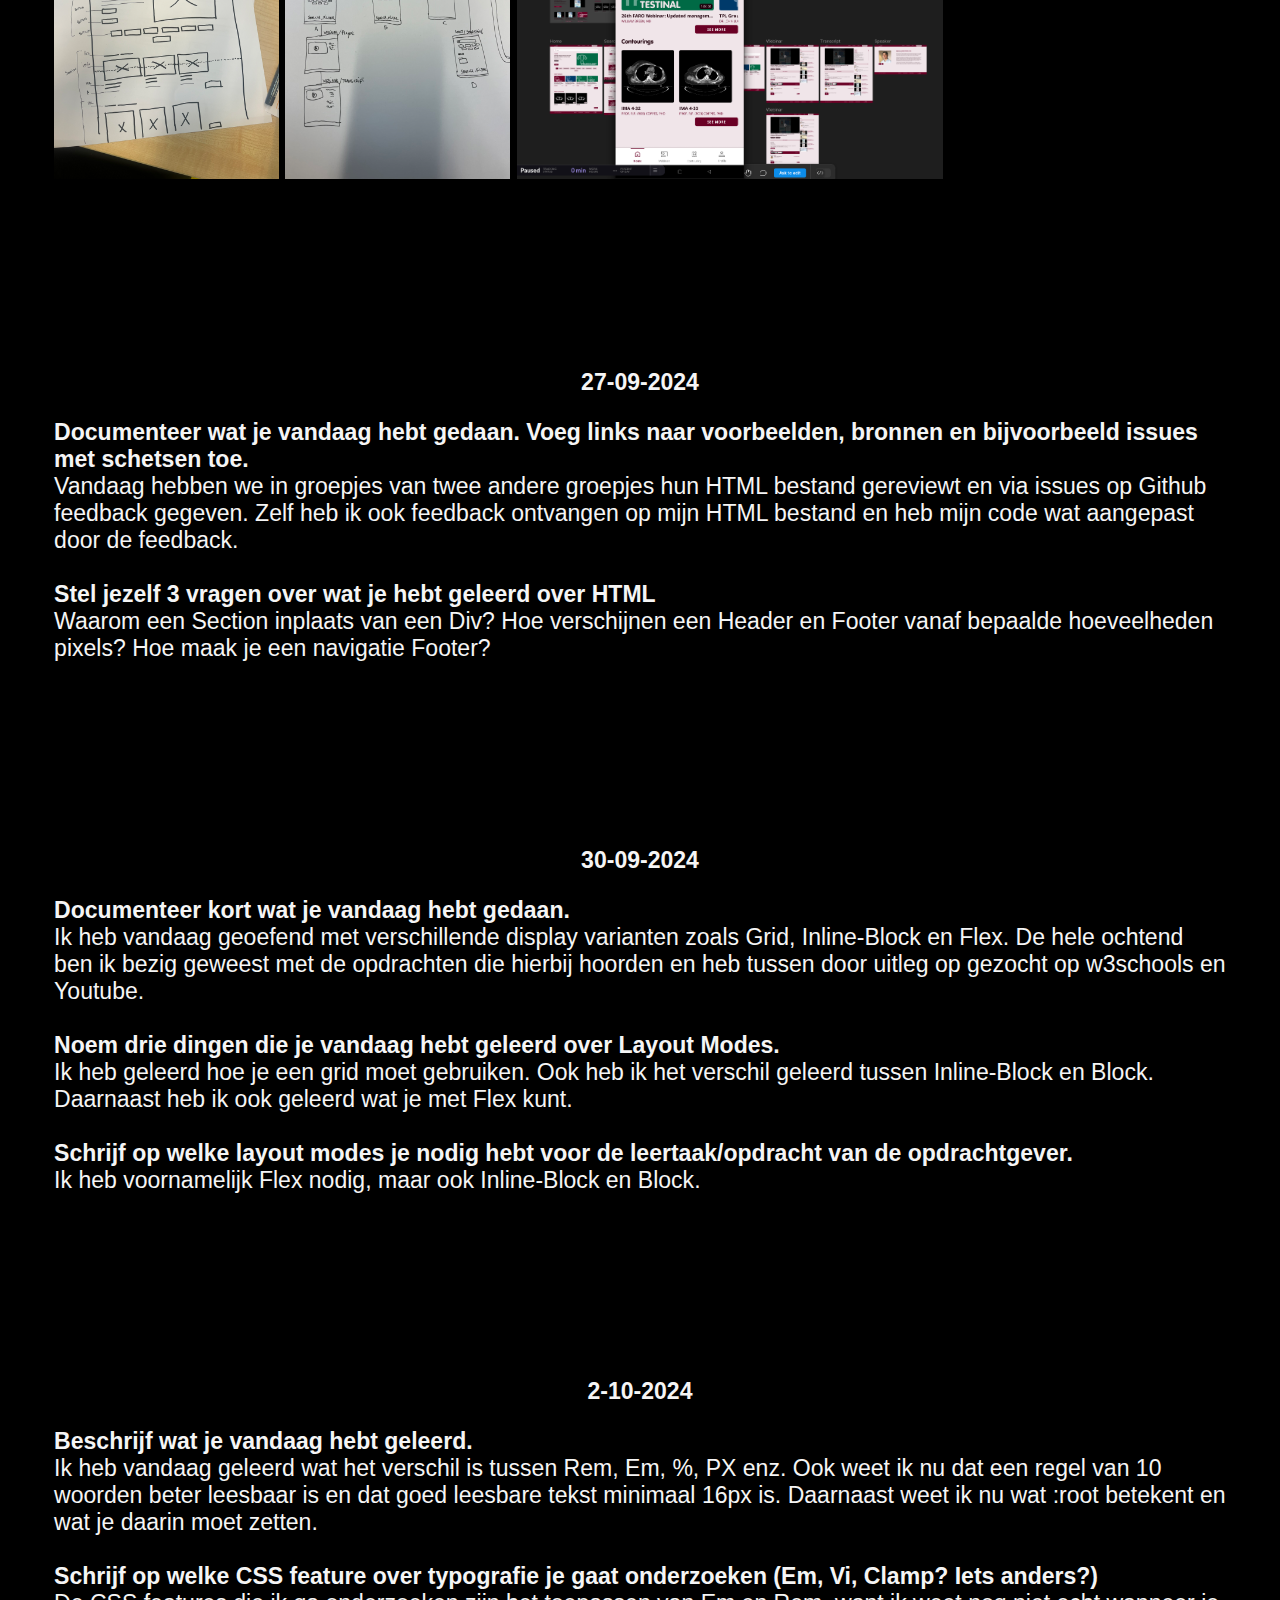
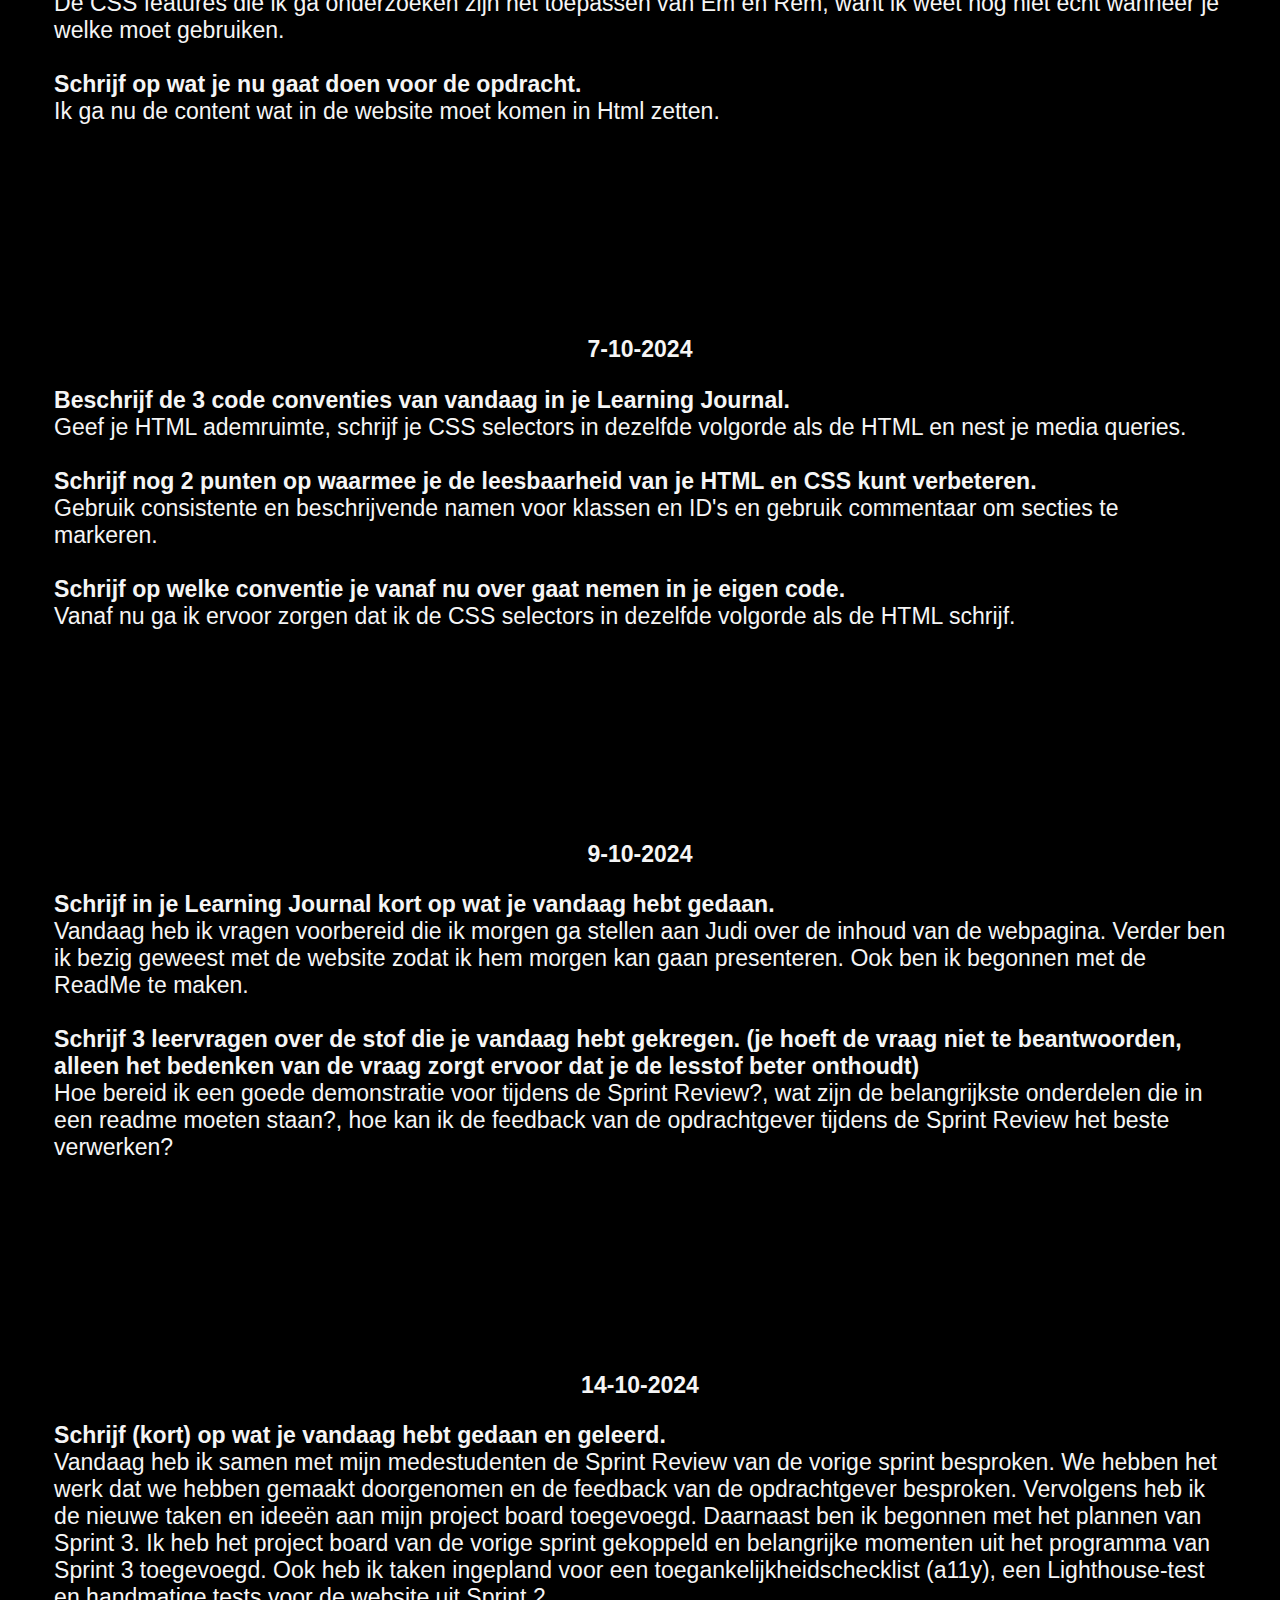
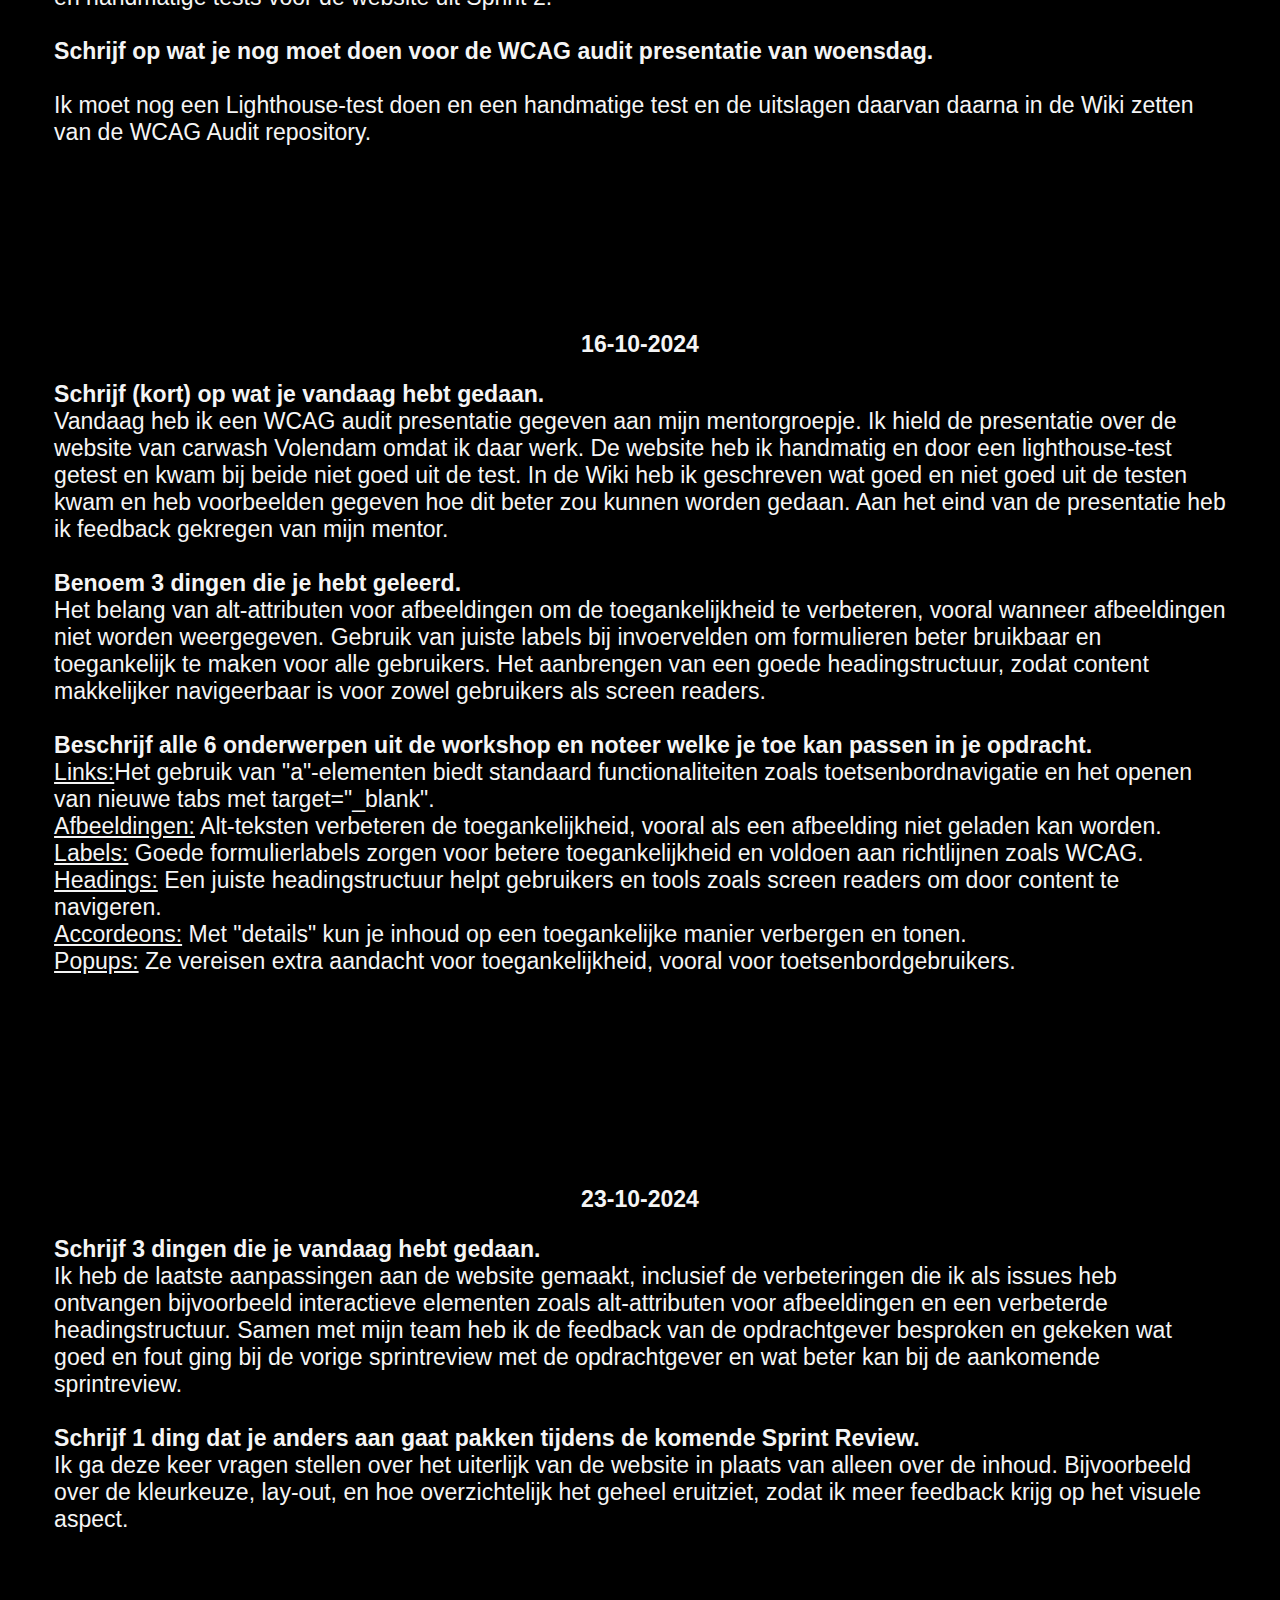
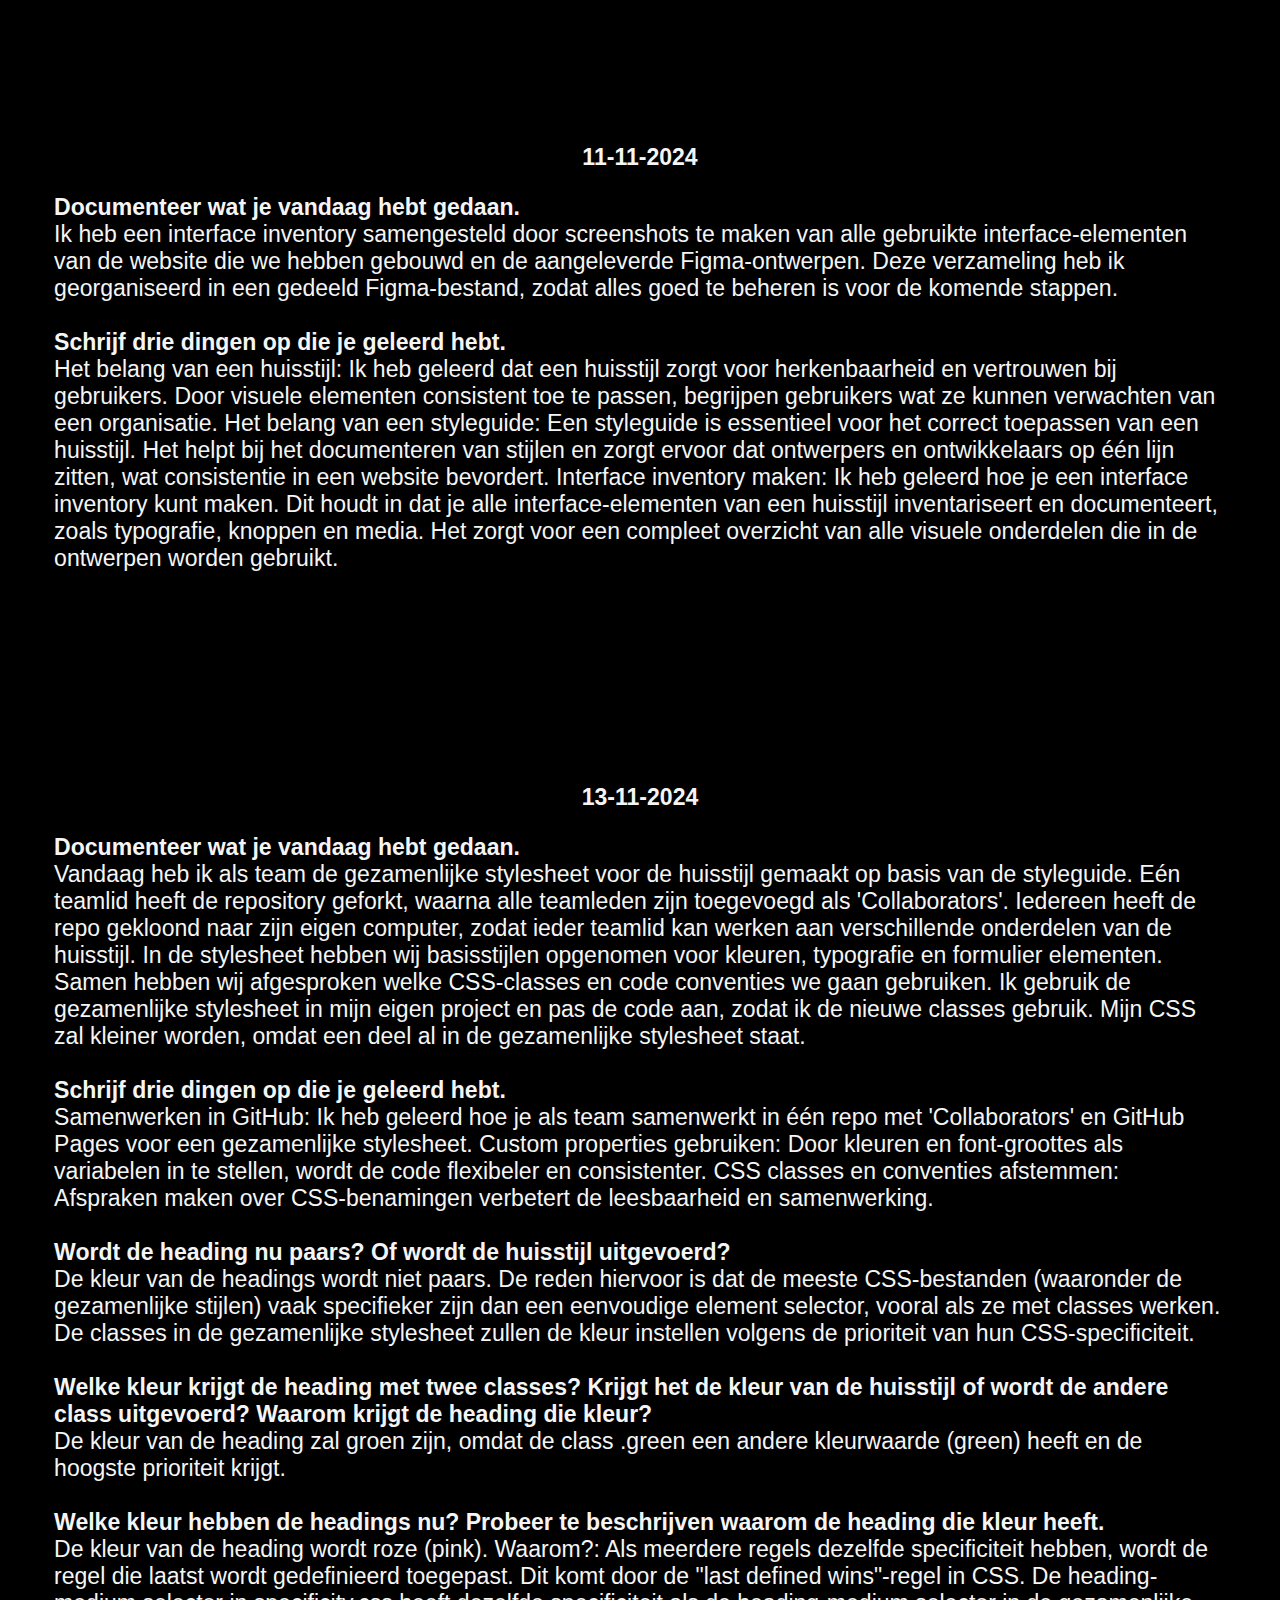
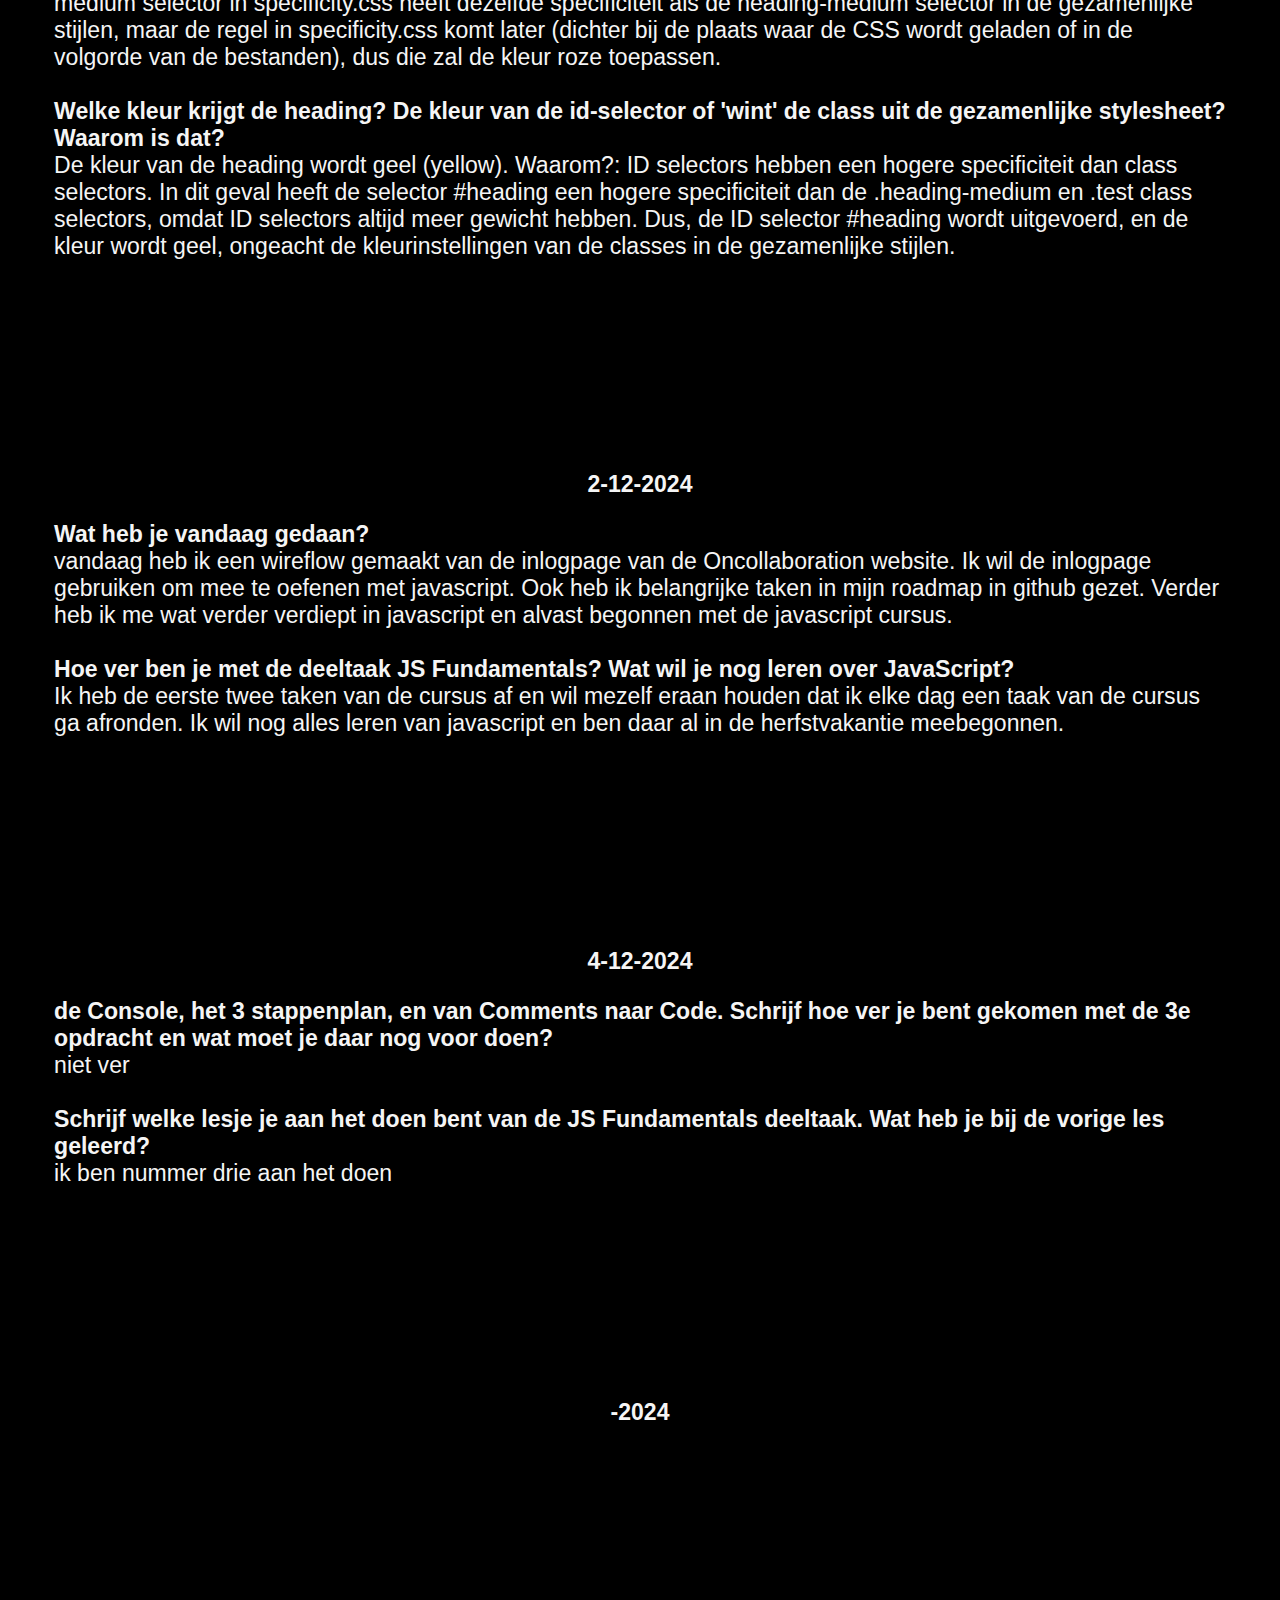
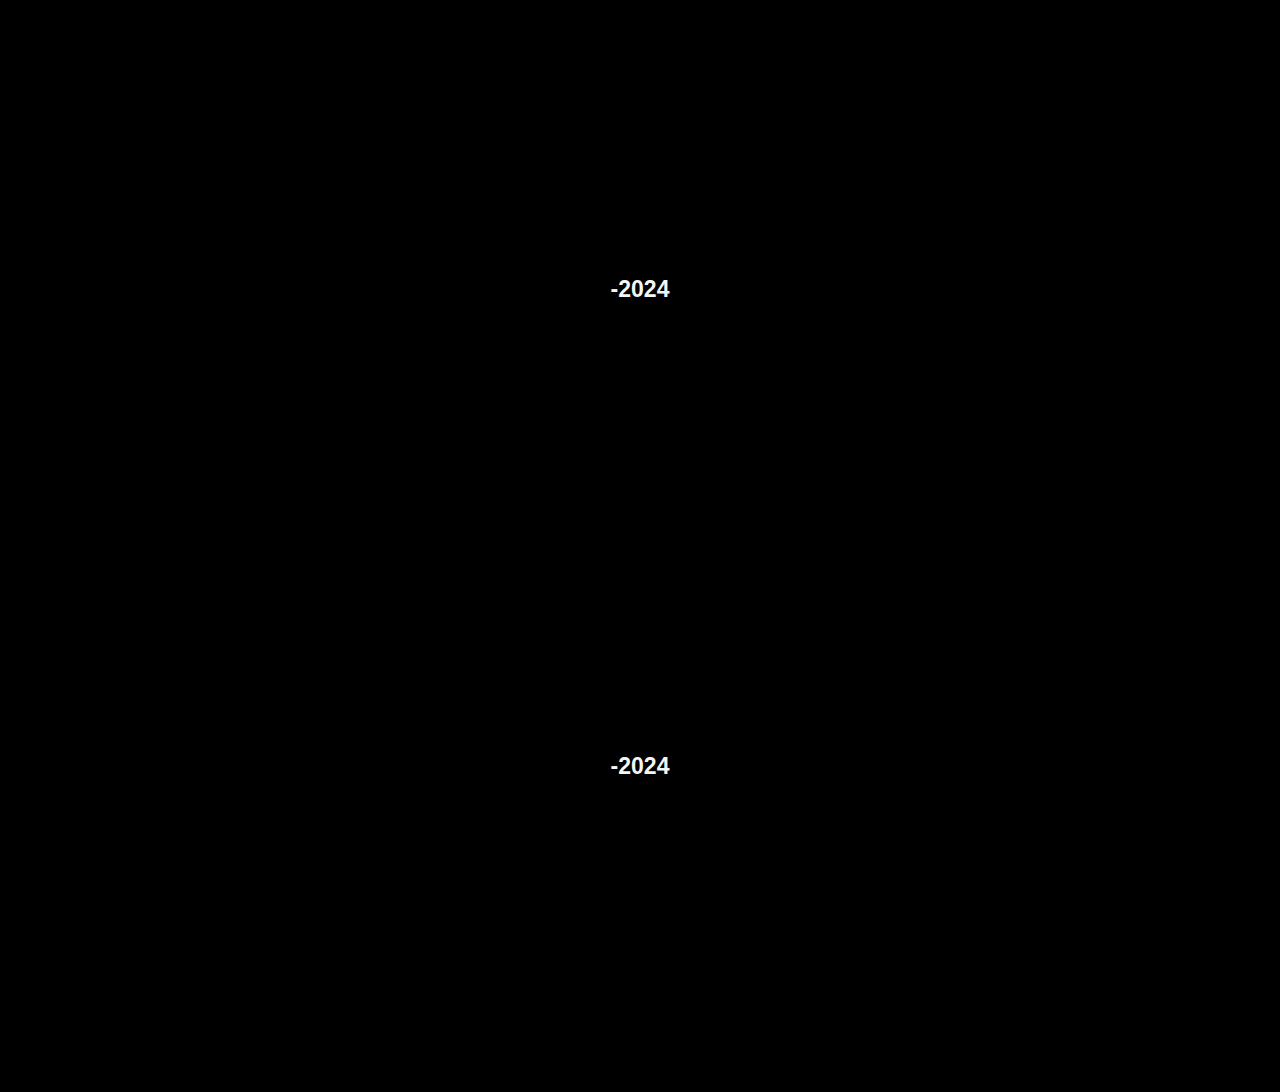
==== commit 03227735: "24-1" ====
--- a/index.html
+++ b/index.html
@@ -133,54 +133,56 @@
             <p>
                 <strong>Schrijf 3 dingen die je vandaag hebt gedaan.</strong><br>
                 Ik heb de laatste aanpassingen aan de website gemaakt, inclusief de verbeteringen die ik als issues heb ontvangen bijvoorbeeld interactieve elementen zoals alt-attributen voor afbeeldingen en een verbeterde headingstructuur. Samen met mijn team heb ik de feedback van de opdrachtgever besproken en gekeken wat goed en fout ging bij de vorige sprintreview met de opdrachtgever en wat beter kan bij de aankomende sprintreview.<br><br>
-                <strong>Beschrijf 2 verbeteringen die je in je Readme hebt gemaakt sinds vorige keer.</strong><br>
-                <br><br>
                 <strong>Schrijf 1 ding dat je anders aan gaat pakken tijdens de komende Sprint Review.</strong><br>
                 Ik ga deze keer vragen stellen over het uiterlijk van de website in plaats van alleen over de inhoud. Bijvoorbeeld over de kleurkeuze, lay-out, en hoe overzichtelijk het geheel eruitziet, zodat ik meer feedback krijg op het visuele aspect.<br><br>
             </p>
         </section>
         <section>
-            <h3>-2024</h3>
-            <p>
-                <strong></strong><br>
-                <br><br>
-                <strong></strong><br>
-                <br><br>
-                <strong></strong><br>
-                <br><br>
-            </p>
-        </section>
-        <section>
-            <h3>-2024</h3>
-            <p>
-                <strong></strong><br>
-                <br><br>
-                <strong></strong><br>
-                <br><br>
-                <strong></strong><br>
-                <br><br>
-            </p>
-        </section>
-        <section>
-            <h3>-2024</h3>
-            <p>
-                <strong></strong><br>
-                <br><br>
-                <strong></strong><br>
-                <br><br>
-                <strong></strong><br>
-                <br><br>
-            </p>
-        </section>
-        <section>
-            <h3>-2024</h3>
-            <p>
-                <strong></strong><br>
-                <br><br>
-                <strong></strong><br>
-                <br><br>
-                <strong></strong><br>
-                <br><br>
+            <h3>11-11-2024</h3>
+            <p>
+                <strong>Documenteer wat je vandaag hebt gedaan.</strong><br>
+                Ik heb een interface inventory samengesteld door screenshots te maken van alle gebruikte interface-elementen van de website die we hebben gebouwd en de aangeleverde Figma-ontwerpen. Deze verzameling heb ik georganiseerd in een gedeeld Figma-bestand, zodat alles goed te beheren is voor de komende stappen.<br><br>
+                <strong>Schrijf drie dingen op die je geleerd hebt.</strong><br>
+                Het belang van een huisstijl: Ik heb geleerd dat een huisstijl zorgt voor herkenbaarheid en vertrouwen bij gebruikers. Door visuele elementen consistent toe te passen, begrijpen gebruikers wat ze kunnen verwachten van een organisatie.
+                Het belang van een styleguide: Een styleguide is essentieel voor het correct toepassen van een huisstijl. Het helpt bij het documenteren van stijlen en zorgt ervoor dat ontwerpers en ontwikkelaars op één lijn zitten, wat consistentie in een website bevordert.
+                Interface inventory maken: Ik heb geleerd hoe je een interface inventory kunt maken. Dit houdt in dat je alle interface-elementen van een huisstijl inventariseert en documenteert, zoals typografie, knoppen en media. Het zorgt voor een compleet overzicht van alle visuele onderdelen die in de ontwerpen worden gebruikt.<br><br>
+            </p>
+        </section>
+        <section>
+            <h3>13-11-2024</h3>
+            <p>
+                <strong>Documenteer wat je vandaag hebt gedaan.</strong><br>
+                Vandaag heb ik als team de gezamenlijke stylesheet voor de huisstijl gemaakt op basis van de styleguide. Eén teamlid heeft de repository geforkt, waarna alle teamleden zijn toegevoegd als 'Collaborators'. Iedereen heeft de repo gekloond naar zijn eigen computer, zodat ieder teamlid kan werken aan verschillende onderdelen van de huisstijl. In de stylesheet hebben wij basisstijlen opgenomen voor kleuren, typografie en formulier elementen. Samen hebben wij afgesproken welke CSS-classes en code conventies we gaan gebruiken. Ik gebruik de gezamenlijke stylesheet in mijn eigen project en pas de code aan, zodat ik de nieuwe classes gebruik. Mijn CSS zal kleiner worden, omdat een deel al in de gezamenlijke stylesheet staat.<br><br>
+                <strong>Schrijf drie dingen op die je geleerd hebt.</strong><br>
+                Samenwerken in GitHub: Ik heb geleerd hoe je als team samenwerkt in één repo met 'Collaborators' en GitHub Pages voor een gezamenlijke stylesheet.
+                Custom properties gebruiken: Door kleuren en font-groottes als variabelen in te stellen, wordt de code flexibeler en consistenter.
+                CSS classes en conventies afstemmen: Afspraken maken over CSS-benamingen verbetert de leesbaarheid en samenwerking.<br><br>
+                <strong>Wordt de heading nu paars? Of wordt de huisstijl uitgevoerd?</strong><br>
+                De kleur van de headings wordt niet paars. De reden hiervoor is dat de meeste CSS-bestanden (waaronder de gezamenlijke stijlen) vaak specifieker zijn dan een eenvoudige element selector, vooral als ze met classes werken. De classes in de gezamenlijke stylesheet zullen de kleur instellen volgens de prioriteit van hun CSS-specificiteit.<br><br>
+                <strong>Welke kleur krijgt de heading met twee classes? Krijgt het de kleur van de huisstijl of wordt de andere class uitgevoerd? Waarom krijgt de heading die kleur?</strong><br>
+                De kleur van de heading zal groen zijn, omdat de class .green een andere kleurwaarde (green) heeft en de hoogste prioriteit krijgt.<br><br>
+                <strong>Welke kleur hebben de headings nu? Probeer te beschrijven waarom de heading die kleur heeft.</strong><br>
+                De kleur van de heading wordt roze (pink). Waarom?: Als meerdere regels dezelfde specificiteit hebben, wordt de regel die laatst wordt gedefinieerd toegepast. Dit komt door de "last defined wins"-regel in CSS. De heading-medium selector in specificity.css heeft dezelfde specificiteit als de heading-medium selector in de gezamenlijke stijlen, maar de regel in specificity.css komt later (dichter bij de plaats waar de CSS wordt geladen of in de volgorde van de bestanden), dus die zal de kleur roze toepassen.<br><br>
+                <strong>Welke kleur krijgt de heading? De kleur van de id-selector of 'wint' de class uit de gezamenlijke stylesheet? Waarom is dat?</strong><br>
+                De kleur van de heading wordt geel (yellow). Waarom?: ID selectors hebben een hogere specificiteit dan class selectors. In dit geval heeft de selector #heading een hogere specificiteit dan de .heading-medium en .test class selectors, omdat ID selectors altijd meer gewicht hebben. Dus, de ID selector #heading wordt uitgevoerd, en de kleur wordt geel, ongeacht de kleurinstellingen van de classes in de gezamenlijke stijlen.<br><br>
+            </p>
+        </section>
+        <section>
+            <h3>2-12-2024</h3>
+            <p>
+                <strong>Wat heb je vandaag gedaan?</strong><br>
+                vandaag heb ik een wireflow gemaakt van de inlogpage van de Oncollaboration website. Ik wil de inlogpage gebruiken om mee te oefenen met javascript. Ook heb ik belangrijke taken in mijn roadmap in github gezet. Verder heb ik me wat verder verdiept in javascript en alvast begonnen met de javascript cursus. <br><br>
+                <strong>Hoe ver ben je met de deeltaak JS Fundamentals? Wat wil je nog leren over JavaScript?</strong><br>
+                Ik heb de eerste twee taken van de cursus af en wil mezelf eraan houden dat ik elke dag een taak van de cursus ga afronden. Ik wil nog alles leren van javascript en ben daar al in de herfstvakantie meebegonnen.<br><br>
+            </p>
+        </section>
+        <section>
+            <h3>4-12-2024</h3>
+            <p>
+                <strong>de Console, het 3 stappenplan, en van Comments naar Code. Schrijf hoe ver je bent gekomen met de 3e opdracht en wat moet je daar nog voor doen?</strong><br>
+                niet ver<br><br>
+                <strong>Schrijf welke lesje je aan het doen bent van de JS Fundamentals deeltaak. Wat heb je bij de vorige les geleerd?</strong><br>
+                ik ben nummer drie aan het doen<br><br>
             </p>
         </section>
         <section>
--- a/main.css
+++ b/main.css
@@ -1,6 +1,11 @@
+@font-face {
+    font-family: "spacex";
+    src: url(../../../Downloads/Spacex-Regular.otf);
+}
+
 *{
     font-size: 1.2rem;
-    font-family:Verdana, Geneva, Tahoma, sans-serif;
+    font-family: "spacex", Verdana, Geneva, Tahoma, sans-serif;
     list-style: none;
     color: whitesmoke;
     background-color: black;
@@ -15,4 +20,5 @@
     display: flex;
     flex-direction: row;
     justify-content: center;
-}+}
+
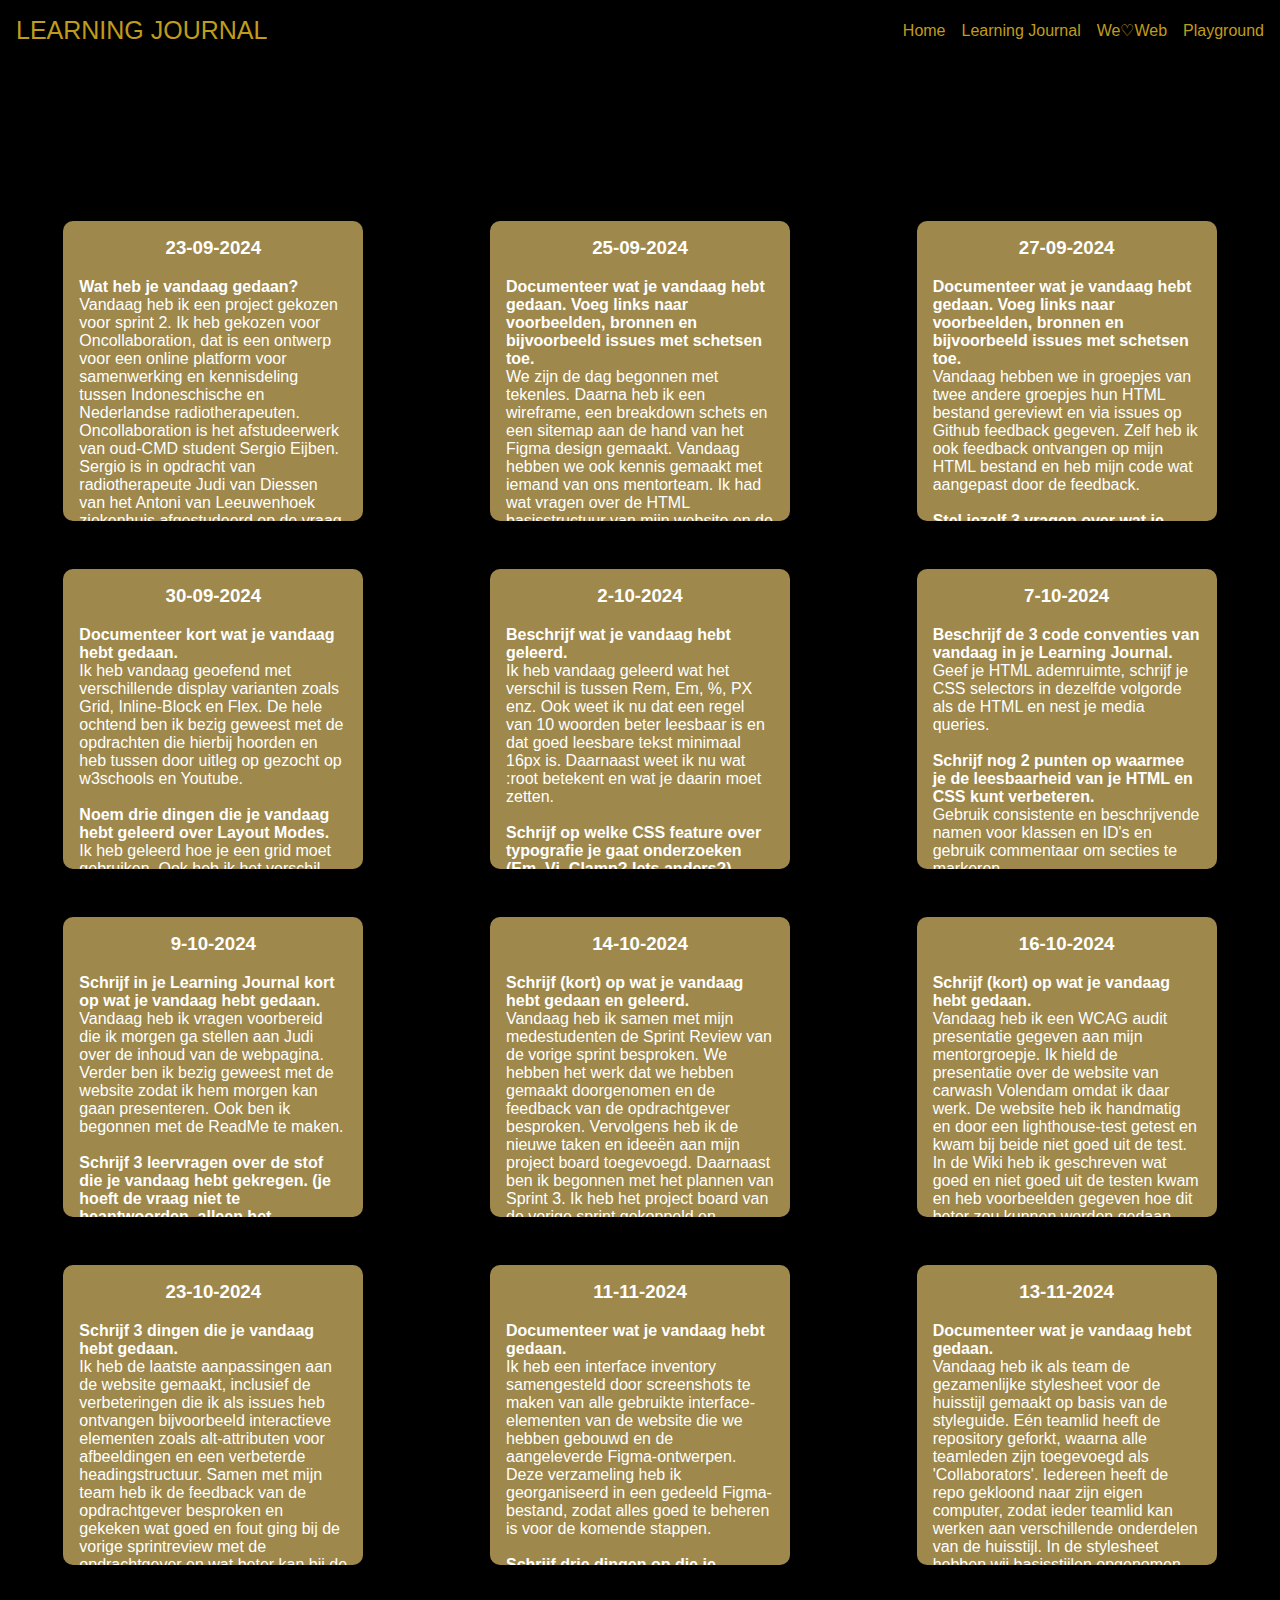
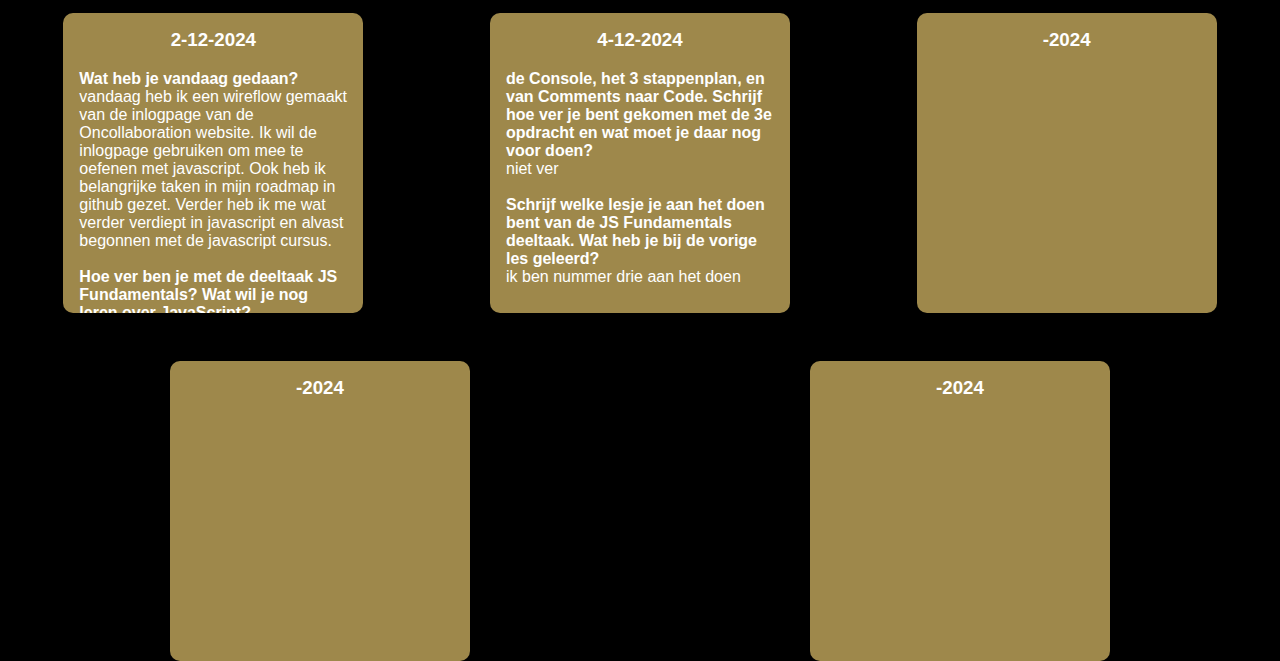
==== commit 4382a0a0: "30-1" ====
--- a/index.html
+++ b/index.html
@@ -9,11 +9,29 @@
   </head>
   <body>
     <header>
-      <h1>ILOVEWEB</h1>
+        <a class="logo" href="">LEARNING JOURNAL</a>
+        <nav class="nav-bar">
+            <ul class="nav-bar-list">
+                <li>
+                    <a href="homepage.html">Home</a>
+                </li>
+                <li>
+                    <a href="index.html">Learning Journal</a>
+                </li>
+                <li>
+                    <a href="we-love-web.html">We♡Web</a>
+                </li>
+                <li>
+                    <a href="playground.html">Playground</a>
+                </li>
+            </ul>
+            <svg viewBox="0 0 20 20" xmlns="http://www.w3.org/2000/svg" fill="none">
+                <path fill="#c09c1b" fill-rule="evenodd" d="M19 4a1 1 0 01-1 1H2a1 1 0 010-2h16a1 1 0 011 1zm0 6a1 1 0 01-1 1H2a1 1 0 110-2h16a1 1 0 011 1zm-1 7a1 1 0 100-2H2a1 1 0 100 2h16z"/>
+            </svg> 
+        </nav>
     </header>
     <main>
-        <h3>Semester 1</h3>
-        <section>
+        <section class="blog-post">
             <h3>23-09-2024</h3>
             <p>
                 <strong>Wat heb je vandaag gedaan?</strong><br>
@@ -31,7 +49,7 @@
             </p>
         </section>
 
-        <section>
+        <section class="blog-post">
             <h3>25-09-2024</h3>
             <p>
                 <strong>Documenteer wat je vandaag hebt gedaan. Voeg links naar voorbeelden, bronnen en bijvoorbeeld issues met schetsen toe.</strong><br>
@@ -48,7 +66,7 @@
 
         </section>
 
-        <section>
+        <section class="blog-post">
             <h3>27-09-2024</h3>
             <p>
                 <strong>Documenteer wat je vandaag hebt gedaan. Voeg links naar voorbeelden, bronnen en bijvoorbeeld issues met schetsen toe.</strong><br>
@@ -58,7 +76,7 @@
             </p>
         </section>
 
-        <section>
+        <section class="blog-post">
             <h3>30-09-2024</h3>
             <p>
                 <strong>Documenteer kort wat je vandaag hebt gedaan.</strong><br>
@@ -70,7 +88,7 @@
             </p>
         </section>
 
-        <section>
+        <section class="blog-post">
             <h3>2-10-2024</h3>
             <p>
                 <strong>Beschrijf wat je vandaag hebt geleerd.</strong><br>
@@ -82,7 +100,7 @@
             </p>
         </section>
 
-        <section>
+        <section class="blog-post">
             <h3>7-10-2024</h3>
             <p>
                 <strong>Beschrijf de 3 code conventies van vandaag in je Learning Journal.</strong><br>
@@ -93,7 +111,7 @@
                 Vanaf nu ga ik ervoor zorgen dat ik de CSS selectors in dezelfde volgorde als de HTML schrijf.<br><br>
             </p>
         </section>
-        <section>
+        <section class="blog-post">
             <h3>9-10-2024</h3>
             <p>
                 <strong>Schrijf in je Learning Journal kort op wat je vandaag hebt gedaan.</strong><br>
@@ -101,7 +119,7 @@
                 <strong>Schrijf 3 leervragen over de stof die je vandaag hebt gekregen. (je hoeft de vraag niet te beantwoorden, alleen het bedenken van de vraag zorgt ervoor dat je de lesstof beter onthoudt)</strong><br>
                 Hoe bereid ik een goede demonstratie voor tijdens de Sprint Review?, wat zijn de belangrijkste onderdelen die in een readme moeten staan?, hoe kan ik de feedback van de opdrachtgever tijdens de Sprint Review het beste verwerken?<br><br>
         </section>
-        <section>
+        <section class="blog-post">
             <h3>14-10-2024</h3>
             <p>
                 <strong>Schrijf (kort) op wat je vandaag hebt gedaan en geleerd.</strong><br>
@@ -110,7 +128,7 @@
                 <br>Ik moet nog een Lighthouse-test doen en een handmatige test en de uitslagen daarvan daarna in de Wiki zetten van de WCAG Audit repository.<br>
             </p>
         </section>
-        <section>
+        <section class="blog-post">
             <h3>16-10-2024</h3>
             <p>
                 <strong>Schrijf (kort) op wat je vandaag hebt gedaan.</strong><br>
@@ -128,7 +146,7 @@
                     <u>Popups:</u> Ze vereisen extra aandacht voor toegankelijkheid, vooral voor toetsenbordgebruikers.<br><br>
             </p>
         </section>
-        <section>
+        <section class="blog-post">
             <h3>23-10-2024</h3>
             <p>
                 <strong>Schrijf 3 dingen die je vandaag hebt gedaan.</strong><br>
@@ -137,7 +155,7 @@
                 Ik ga deze keer vragen stellen over het uiterlijk van de website in plaats van alleen over de inhoud. Bijvoorbeeld over de kleurkeuze, lay-out, en hoe overzichtelijk het geheel eruitziet, zodat ik meer feedback krijg op het visuele aspect.<br><br>
             </p>
         </section>
-        <section>
+        <section class="blog-post">
             <h3>11-11-2024</h3>
             <p>
                 <strong>Documenteer wat je vandaag hebt gedaan.</strong><br>
@@ -148,7 +166,7 @@
                 Interface inventory maken: Ik heb geleerd hoe je een interface inventory kunt maken. Dit houdt in dat je alle interface-elementen van een huisstijl inventariseert en documenteert, zoals typografie, knoppen en media. Het zorgt voor een compleet overzicht van alle visuele onderdelen die in de ontwerpen worden gebruikt.<br><br>
             </p>
         </section>
-        <section>
+        <section class="blog-post">
             <h3>13-11-2024</h3>
             <p>
                 <strong>Documenteer wat je vandaag hebt gedaan.</strong><br>
@@ -167,7 +185,7 @@
                 De kleur van de heading wordt geel (yellow). Waarom?: ID selectors hebben een hogere specificiteit dan class selectors. In dit geval heeft de selector #heading een hogere specificiteit dan de .heading-medium en .test class selectors, omdat ID selectors altijd meer gewicht hebben. Dus, de ID selector #heading wordt uitgevoerd, en de kleur wordt geel, ongeacht de kleurinstellingen van de classes in de gezamenlijke stijlen.<br><br>
             </p>
         </section>
-        <section>
+        <section class="blog-post">
             <h3>2-12-2024</h3>
             <p>
                 <strong>Wat heb je vandaag gedaan?</strong><br>
@@ -176,7 +194,7 @@
                 Ik heb de eerste twee taken van de cursus af en wil mezelf eraan houden dat ik elke dag een taak van de cursus ga afronden. Ik wil nog alles leren van javascript en ben daar al in de herfstvakantie meebegonnen.<br><br>
             </p>
         </section>
-        <section>
+        <section class="blog-post">
             <h3>4-12-2024</h3>
             <p>
                 <strong>de Console, het 3 stappenplan, en van Comments naar Code. Schrijf hoe ver je bent gekomen met de 3e opdracht en wat moet je daar nog voor doen?</strong><br>
@@ -185,7 +203,7 @@
                 ik ben nummer drie aan het doen<br><br>
             </p>
         </section>
-        <section>
+        <section class="blog-post">
             <h3>-2024</h3>
             <p>
                 <strong></strong><br>
@@ -196,7 +214,7 @@
                 <br><br>
             </p>
         </section>
-        <section>
+        <section class="blog-post">
             <h3>-2024</h3>
             <p>
                 <strong></strong><br>
@@ -207,7 +225,7 @@
                 <br><br>
             </p>
         </section>
-        <section>
+        <section class="blog-post">
             <h3>-2024</h3>
             <p>
                 <strong></strong><br>
--- a/main.css
+++ b/main.css
@@ -1,24 +1,156 @@
-@font-face {
-    font-family: "spacex";
-    src: url(../../../Downloads/Spacex-Regular.otf);
+*{
+    margin: 0;
+    padding: 0;
+    box-sizing: border-box;
+    font-family:'Trebuchet MS', 'Lucida Sans Unicode', 'Lucida Grande', 'Lucida Sans', Arial, sans-serif
 }
 
-*{
-    font-size: 1.2rem;
-    font-family: "spacex", Verdana, Geneva, Tahoma, sans-serif;
-    list-style: none;
-    color: whitesmoke;
+body{
     background-color: black;
-}   
-
-section{
-    margin: 2em;
-    margin-top: 8em;
+    color: white;
 }
 
-h1, h3{
+header a{
+    text-decoration: none;
+    color: #c09c1b;
+}
+
+.logo{
+    font-size: 25px;
+}
+
+header{
+    padding: 1em;
     display: flex;
-    flex-direction: row;
+    justify-content: space-between;
+    width: 100%;
+    align-items: center;
+    margin-bottom: 10em;
+}
+
+header svg{
+    width: 50px;
+    height: 25px;
+}
+
+.nav-bar-list{
+    display: none;
+}
+
+@media (min-width: 600px){
+    header svg{
+        display: none;
+    }
+
+    .nav-bar-list{
+        list-style: none;
+        gap: 1em;
+        display: flex;
+        align-items: center;
+    }
+}
+
+/* regenboogrand */
+
+main{
+    margin-left: 1.5em;
+    margin-right: 1.5em;
+    display: flex;
+    justify-content: space-around;
+    flex-wrap: wrap;
+    gap: 3em;
+}
+
+main a{
+    text-decoration: none;
+    color: white;
+}
+.card{
+    width: 300px;
+    height: 200px;
+    background: rgb(20, 20, 20);
+    text-align: center;
+    border-radius: 10px;
+    font-family: Arial, Helvetica, sans-serif;
+    font-size: 16px;
+    font-weight: bold;
+    position: relative;
+    display: flex;
+    align-items: center;
     justify-content: center;
 }
 
+@property --angle{
+    syntax: "<angle>";
+    initial-value: 0deg;
+    inherits: false;
+}
+
+.card::after, .card::before{
+    content:'';
+    position: absolute;
+    height: 100%;
+    width: 100%;
+    top: 50%;
+    left: 50%;
+    translate: -50% -50%;
+    z-index: -1;
+    padding: 10px;
+    border-radius: 10px;
+    background-image: conic-gradient(from var(--angle),#ffffff,#baa668,#c09c1b,#baa668,#ffffff);
+    animation: 3s spin linear infinite;
+}
+
+.card::before{
+    filter: blur(1.5rem);
+    opacity:0.5;
+}
+
+@keyframes spin{
+    from{
+        --angle: 0deg;
+    }
+    to{
+        --angle:360deg;
+    }
+}
+
+/* .profile{
+    width: 100%;
+    background-color: white;
+    height: fit-content;
+    border-radius: 10px;
+    background-color: brown;
+}
+
+.profile img{
+    width: 100px;
+    height: 130px;
+    border-radius: 10px;
+} */
+
+
+/* pagina 2 */
+.blog-post{
+    width: 300px;
+    height: 300px;
+    overflow-y: scroll;
+    background-color: rgb(158, 136, 75);
+    border-radius: 10px;
+    padding: 1em;
+}
+
+.blog-post h2,
+.blog-post h3 {
+    margin-bottom: 1em;
+    text-align: center;
+}
+
+
+.blog-post{
+    transition: 0.5s;
+}
+
+.blog-post:hover{
+    box-shadow: 5px 5px 5px 5px rgb(158, 136, 75);
+}
